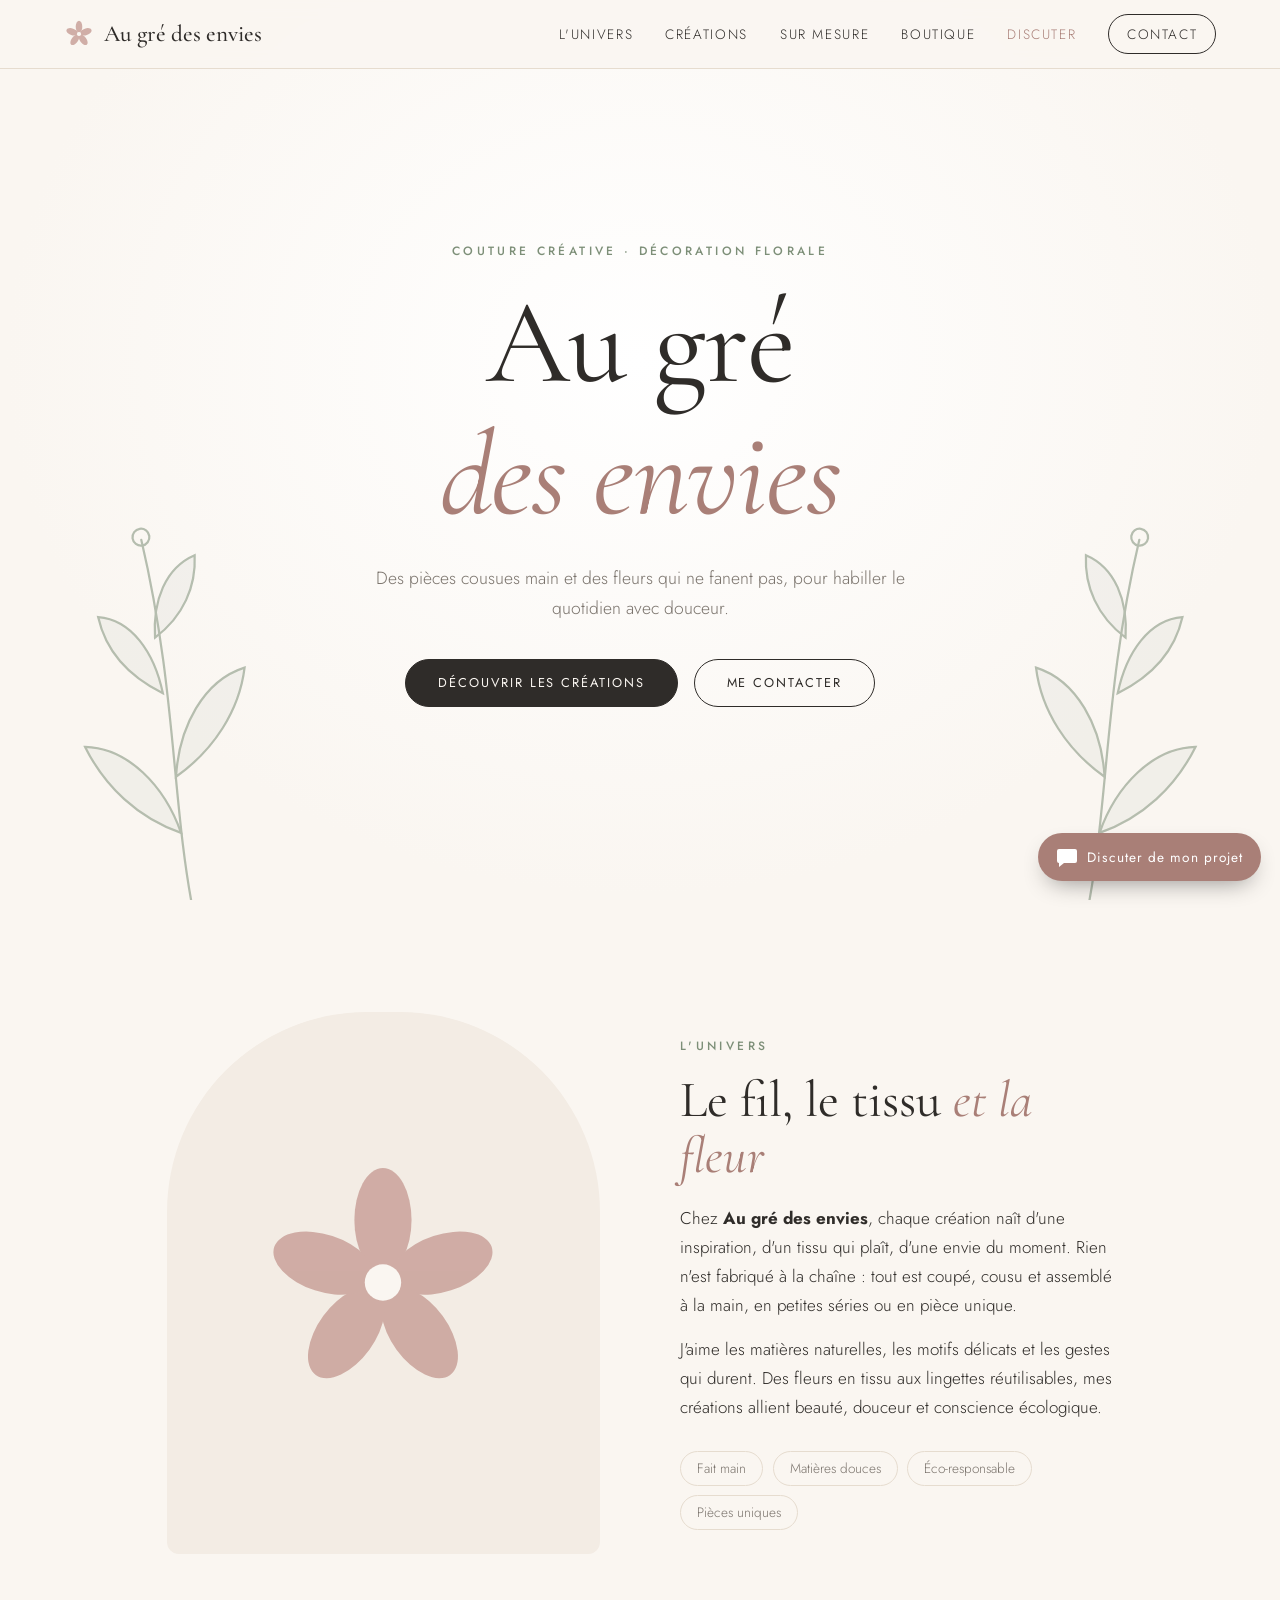
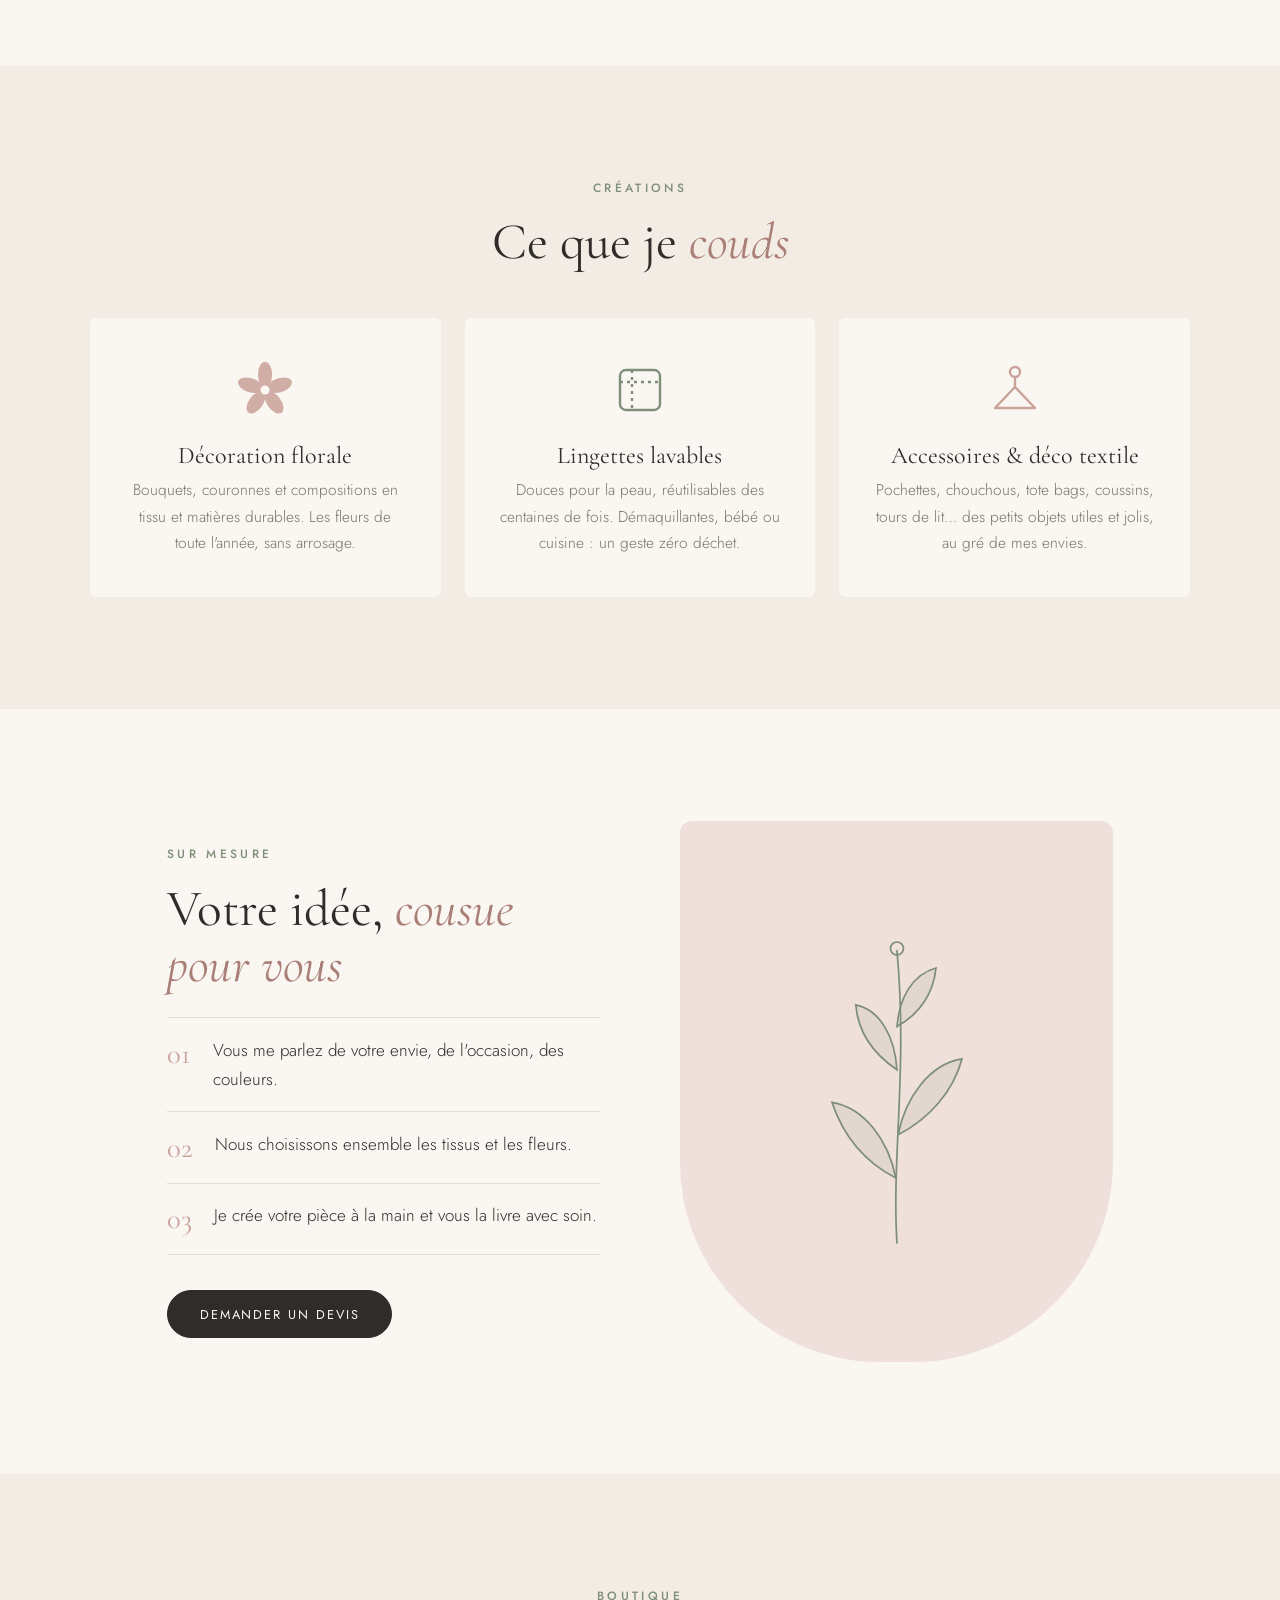
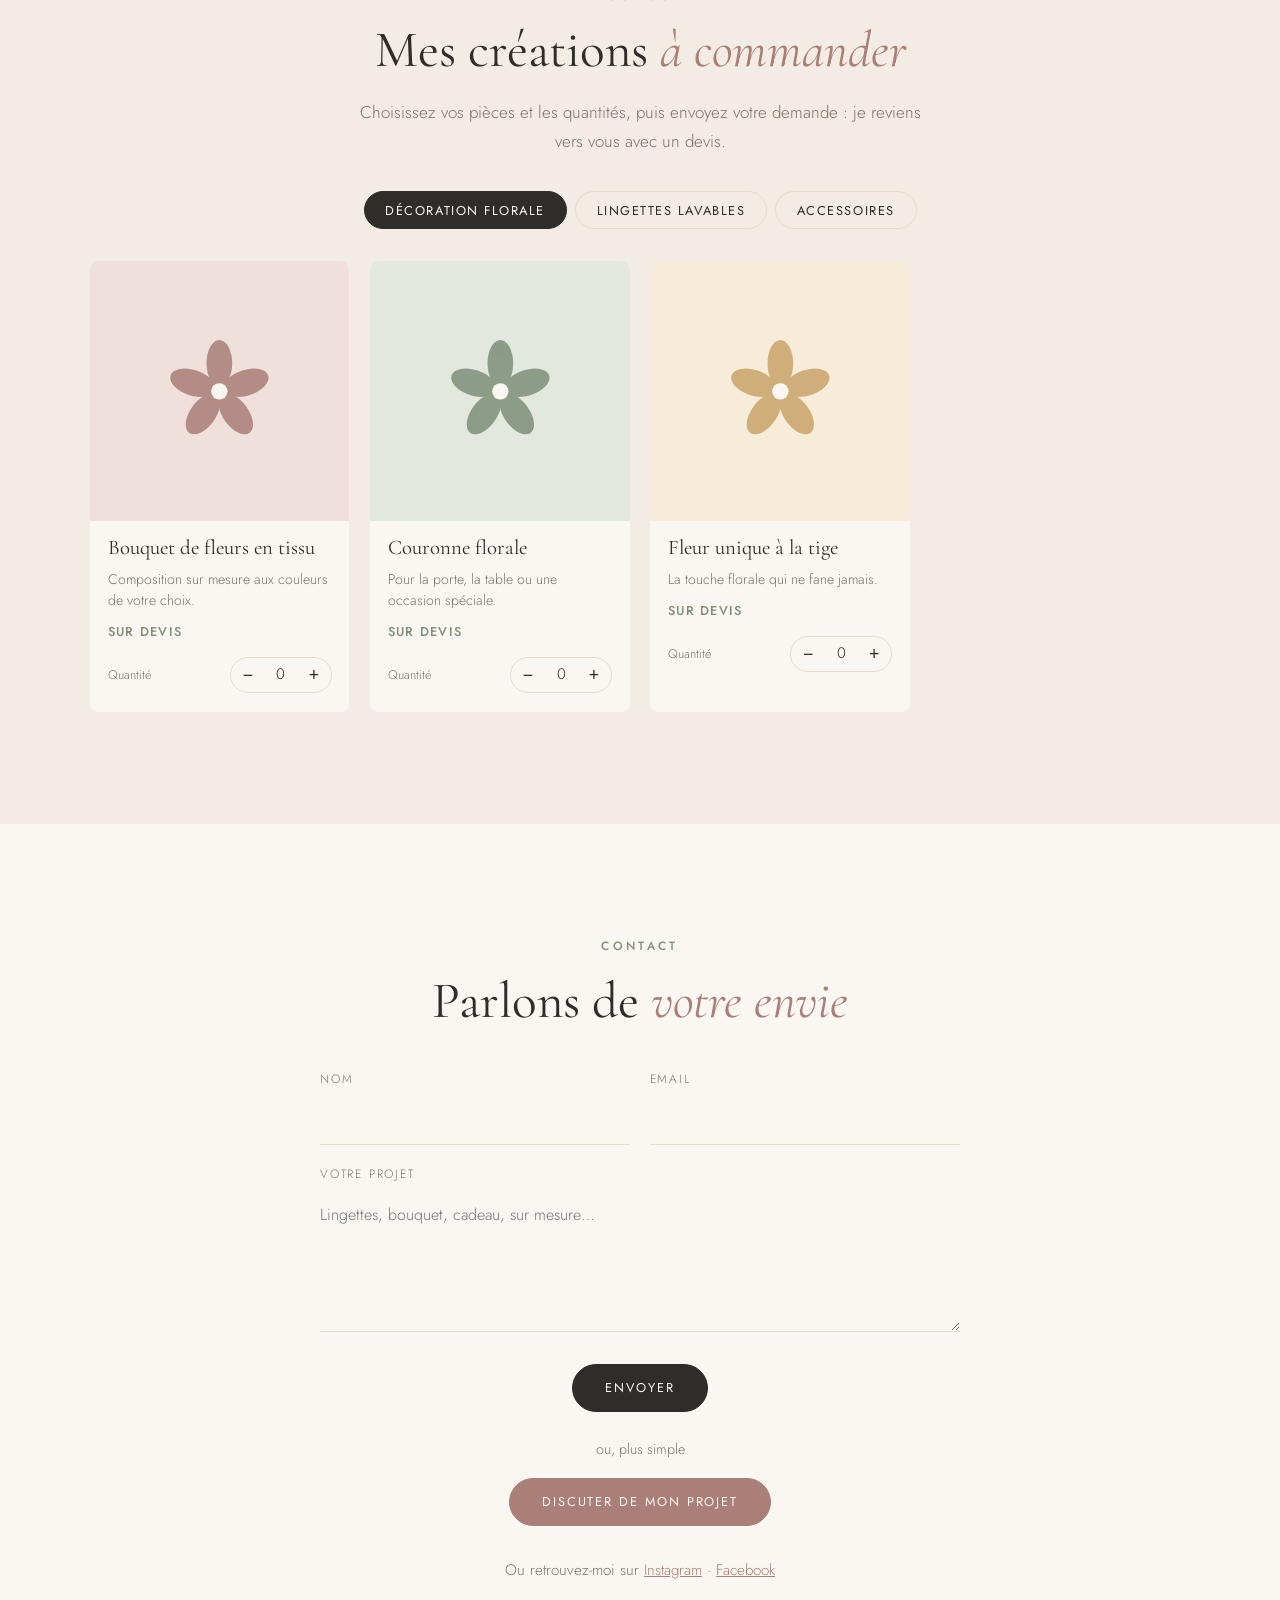
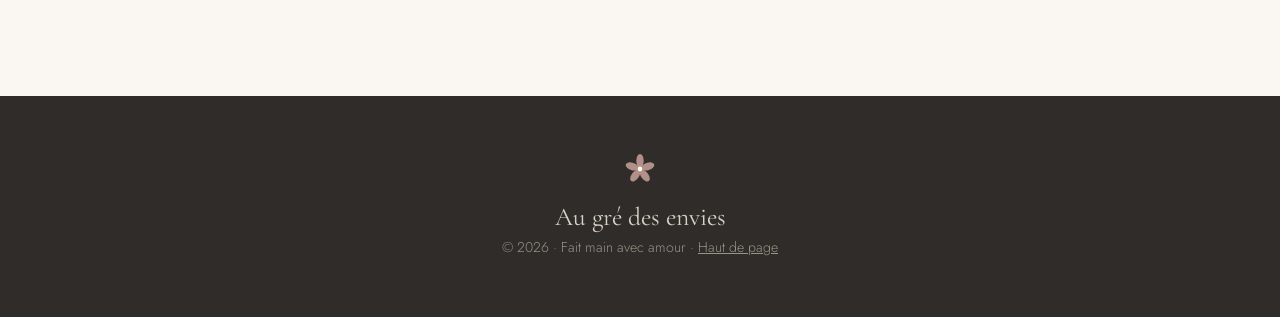
==== public_html/index.html @ dcd6764d "Boutique avec onglets par catégorie, quantités et demande de devis Co-Authored-By: Claude Sonnet 5.5" ====
<!doctype html>
<html lang="fr">
<head>
<meta charset="utf-8">
<meta name="viewport" content="width=device-width, initial-scale=1">
<title>Au gré des envies – Couture créative & décoration florale</title>
<meta name="description" content="Au gré des envies : créations textiles faites main, lingettes lavables, accessoires de couture et compositions florales durables. Pièces uniques et sur mesure.">
<meta property="og:title" content="Au gré des envies – Couture créative & fleurs">
<meta property="og:description" content="Couture créative, lingettes lavables et décoration florale, faits main avec amour.">
<meta property="og:type" content="website">
<link rel="icon" href="favicon.svg" type="image/svg+xml">
<link rel="preconnect" href="https://fonts.googleapis.com">
<link rel="preconnect" href="https://fonts.gstatic.com" crossorigin>
<link href="https://fonts.googleapis.com/css2?family=Cormorant+Garamond:ital,wght@0,400;0,500;1,400&family=Jost:wght@300;400;500&display=swap" rel="stylesheet">
<link rel="stylesheet" href="style.css">
</head>
<body>

<svg width="0" height="0" style="position:absolute" aria-hidden="true">
  <defs>
    <symbol id="flower" viewBox="0 0 100 100">
      <g fill="currentColor" opacity=".85">
        <ellipse cx="50" cy="26" rx="11" ry="20"/>
        <ellipse cx="50" cy="26" rx="11" ry="20" transform="rotate(72 50 50)"/>
        <ellipse cx="50" cy="26" rx="11" ry="20" transform="rotate(144 50 50)"/>
        <ellipse cx="50" cy="26" rx="11" ry="20" transform="rotate(216 50 50)"/>
        <ellipse cx="50" cy="26" rx="11" ry="20" transform="rotate(288 50 50)"/>
      </g>
      <circle cx="50" cy="50" r="7" fill="#faf6f1"/>
    </symbol>
    <symbol id="branch" viewBox="0 0 200 300">
      <g fill="none" stroke="currentColor" stroke-width="1.6" stroke-linecap="round">
        <path d="M100 290 C 95 210, 110 130, 100 20"/>
        <path d="M99 230 C 70 215, 50 190, 40 160 C 70 165, 92 195, 99 230Z" fill="currentColor" fill-opacity=".12"/>
        <path d="M101 190 C 130 175, 152 150, 160 120 C 130 125, 108 155, 101 190Z" fill="currentColor" fill-opacity=".12"/>
        <path d="M100 130 C 78 115, 64 95, 62 70 C 85 75, 98 100, 100 130Z" fill="currentColor" fill-opacity=".12"/>
        <path d="M100 90 C 122 78, 134 58, 136 36 C 114 42, 102 64, 100 90Z" fill="currentColor" fill-opacity=".12"/>
        <circle cx="100" cy="18" r="6"/>
      </g>
    </symbol>
  </defs>
</svg>

<header class="nav" id="top">
  <a class="brand" href="#top" aria-label="Au gré des envies – accueil">
    <svg class="brand-mark"><use href="#flower"/></svg>
    <span>Au gré des envies</span>
  </a>
  <button class="burger" aria-label="Menu" aria-expanded="false" aria-controls="menu"><span></span><span></span></button>
  <nav id="menu">
    <a href="#univers">L'univers</a>
    <a href="#creations">Créations</a>
    <a href="#surmesure">Sur mesure</a>
    <a href="#boutique">Boutique</a>
    <a href="#" data-chat class="nav-wa">Discuter</a>
    <a href="#contact" class="btn-sm">Contact</a>
  </nav>
</header>

<main>
<section class="hero">
  <svg class="deco deco-l"><use href="#branch"/></svg>
  <svg class="deco deco-r"><use href="#branch"/></svg>
  <div class="hero-inner">
    <p class="eyebrow">Couture créative · Décoration florale</p>
    <h1>Au gré<br><em>des envies</em></h1>
    <p class="lead">Des pièces cousues main et des fleurs qui ne fanent pas, pour habiller le quotidien avec douceur.</p>
    <div class="cta">
      <a class="btn" href="#creations">Découvrir les créations</a>
      <a class="btn ghost" href="#contact">Me contacter</a>
    </div>
  </div>
</section>

<section id="univers" class="section split reveal">
  <div class="visual" role="img" aria-label="Illustration florale">
    <svg><use href="#flower"/></svg>
  </div>
  <div>
    <p class="eyebrow">L'univers</p>
    <h2>Le fil, le tissu <em>et la fleur</em></h2>
    <p>Chez <strong>Au gré des envies</strong>, chaque création naît d'une inspiration, d'un tissu qui plaît, d'une envie du moment. Rien n'est fabriqué à la chaîne&nbsp;: tout est coupé, cousu et assemblé à la main, en petites séries ou en pièce unique.</p>
    <p>J'aime les matières naturelles, les motifs délicats et les gestes qui durent. Des fleurs en tissu aux lingettes réutilisables, mes créations allient beauté, douceur et conscience écologique.</p>
    <ul class="values">
      <li>Fait main</li><li>Matières douces</li><li>Éco-responsable</li><li>Pièces uniques</li>
    </ul>
  </div>
</section>

<section id="creations" class="section tinted">
  <div class="wrap reveal">
    <p class="eyebrow center">Créations</p>
    <h2 class="center">Ce que je <em>couds</em></h2>
    <div class="cards">
      <article class="card">
        <div class="ico"><svg><use href="#flower"/></svg></div>
        <h3>Décoration florale</h3>
        <p>Bouquets, couronnes et compositions en tissu et matières durables. Les fleurs de toute l'année, sans arrosage.</p>
      </article>
      <article class="card">
        <div class="ico sage"><svg viewBox="0 0 64 64"><g fill="none" stroke="currentColor" stroke-width="2.4" stroke-linejoin="round"><rect x="12" y="12" width="40" height="40" rx="6"/><path d="M12 24h40M24 12v40" stroke-dasharray="3 4"/></g></svg></div>
        <h3>Lingettes lavables</h3>
        <p>Douces pour la peau, réutilisables des centaines de fois. Démaquillantes, bébé ou cuisine&nbsp;: un geste zéro déchet.</p>
      </article>
      <article class="card">
        <div class="ico"><svg viewBox="0 0 64 64"><g fill="none" stroke="currentColor" stroke-width="2.4" stroke-linecap="round"><circle cx="32" cy="14" r="5"/><path d="M32 19v10M12 50l20-21 20 21z" stroke-linejoin="round"/></g></svg></div>
        <h3>Accessoires & déco textile</h3>
        <p>Pochettes, chouchous, tote bags, coussins, tours de lit… des petits objets utiles et jolis, au gré de mes envies.</p>
      </article>
    </div>
  </div>
</section>

<section id="surmesure" class="section split reverse reveal">
  <div>
    <p class="eyebrow">Sur mesure</p>
    <h2>Votre idée, <em>cousue pour vous</em></h2>
    <ol class="steps">
      <li><b>01</b><span>Vous me parlez de votre envie, de l'occasion, des couleurs.</span></li>
      <li><b>02</b><span>Nous choisissons ensemble les tissus et les fleurs.</span></li>
      <li><b>03</b><span>Je crée votre pièce à la main et vous la livre avec soin.</span></li>
    </ol>
    <a class="btn" href="#contact">Demander un devis</a>
  </div>
  <div class="visual rose" role="img" aria-label="Illustration de rameau">
    <svg><use href="#branch"/></svg>
  </div>
</section>

<section id="boutique" class="section tinted">
  <div class="wrap reveal">
    <p class="eyebrow center">Boutique</p>
    <h2 class="center">Mes créations <em>à commander</em></h2>
    <p class="center sub">Choisissez vos pièces et les quantités, puis envoyez votre demande : je reviens vers vous avec un devis.</p>
    <div class="tabs" role="tablist" id="tabs"></div>
    <div class="shop" id="shop"></div>
    <div class="cart" id="cart" hidden>
      <div class="cart-info"><b id="cart-count"></b><span id="cart-list"></span></div>
      <div class="cart-actions">
        <button class="btn" type="button" id="cart-quote">Demander un devis</button>
        <a class="btn ghost" id="cart-wa" href="#" target="_blank" rel="noopener">Par WhatsApp</a>
      </div>
    </div>
  </div>
</section>

<section id="contact" class="section reveal">
  <div class="wrap narrow">
    <p class="eyebrow center">Contact</p>
    <h2 class="center">Parlons de <em>votre envie</em></h2>
    <form id="form" action="mailto:contact@exemple.fr" method="post" enctype="text/plain">
      <div class="row">
        <label>Nom<input name="nom" required autocomplete="name"></label>
        <label>Email<input type="email" name="email" required autocomplete="email"></label>
      </div>
      <label>Votre projet<textarea name="message" rows="5" required placeholder="Lingettes, bouquet, cadeau, sur mesure…"></textarea></label>
      <button class="btn" type="submit">Envoyer</button>
    </form>
    <p class="center or">ou, plus simple</p>
    <p class="center"><a class="btn wa" href="#" data-chat>Discuter de mon projet</a></p>
    <p class="muted center">Ou retrouvez-moi sur <a href="#" rel="noopener">Instagram</a> · <a href="#" rel="noopener">Facebook</a></p>
  </div>
</section>
</main>

<footer>
  <svg class="brand-mark"><use href="#flower"/></svg>
  <p>Au gré des envies</p>
  <small>© <span id="y"></span> · Fait main avec amour · <a href="#top">Haut de page</a></small>
</footer>

<button class="wa-float" type="button" data-chat aria-label="Discuter de votre projet">
  <svg viewBox="0 0 24 24" aria-hidden="true"><path fill="currentColor" d="M4 4h16a2 2 0 0 1 2 2v10a2 2 0 0 1-2 2H9l-5 4v-4H4a2 2 0 0 1-2-2V6a2 2 0 0 1 2-2z"/></svg>
  <span>Discuter de mon projet</span>
</button>

<script src="script.js"></script>
</body>
</html>
---- public_html/style.css ----
:root{--bg:#faf6f1;--tint:#f3ece4;--ink:#2f2c29;--muted:#7a736c;--rose:#c9a29a;--rose-d:#a97f77;--sage:#7d8f78;--line:#e6dccf;
--serif:'Cormorant Garamond',Georgia,serif;--sans:'Jost',system-ui,sans-serif}
*{box-sizing:border-box;margin:0}
html{scroll-behavior:smooth;scroll-padding-top:70px}
body{background:var(--bg);color:var(--ink);font:300 17px/1.7 var(--sans);-webkit-font-smoothing:antialiased}
a{color:inherit}
em{font-style:italic;color:var(--rose-d)}
h1,h2,h3{font-family:var(--serif);font-weight:400;line-height:1.1}
h2{font-size:clamp(2rem,4.5vw,3.2rem);margin-bottom:1.2rem}
h3{font-size:1.5rem;margin-bottom:.5rem}
p+p{margin-top:1rem}
.eyebrow{font-size:.75rem;letter-spacing:.28em;text-transform:uppercase;color:var(--sage);font-weight:500;margin-bottom:1rem}
.center{text-align:center}.muted{color:var(--muted);margin-top:2rem;font-size:.95rem}
.muted a{color:var(--rose-d)}

.nav{position:fixed;inset:0 0 auto 0;z-index:10;display:flex;justify-content:space-between;align-items:center;padding:.9rem 5vw;background:rgba(250,246,241,.92);backdrop-filter:blur(8px);border-bottom:1px solid var(--line)}
.brand{display:flex;align-items:center;gap:.6rem;text-decoration:none;font:500 1.45rem var(--serif)}
.brand-mark{width:30px;height:30px;color:var(--rose)}
nav{display:flex;gap:2rem;align-items:center}
nav a{text-decoration:none;font-size:.85rem;letter-spacing:.12em;text-transform:uppercase;transition:color .2s}
nav a:hover{color:var(--rose-d)}
.btn-sm{border:1px solid var(--ink);padding:.45rem 1.1rem;border-radius:99px}
.btn-sm:hover{background:var(--ink);color:var(--bg)!important}
.burger{display:none;background:none;border:0;width:36px;height:36px;cursor:pointer;position:relative}
.burger span{position:absolute;left:7px;right:7px;height:1.5px;background:var(--ink);transition:.25s}
.burger span:first-child{top:13px}.burger span:last-child{top:21px}
.burger[aria-expanded=true] span:first-child{top:17px;transform:rotate(45deg)}
.burger[aria-expanded=true] span:last-child{top:17px;transform:rotate(-45deg)}

.hero{min-height:100svh;display:grid;place-items:center;text-align:center;position:relative;overflow:hidden;padding:7rem 6vw 4rem;background:radial-gradient(ellipse at 50% 40%,#fff 0,var(--bg) 70%)}
.hero h1{font-size:clamp(3.4rem,10vw,7.5rem);margin:.4rem 0 1.4rem;letter-spacing:-.01em}
.lead{max-width:34rem;margin:0 auto 2.2rem;color:var(--muted);font-size:1.1rem}
.hero-inner{position:relative;z-index:1}
.deco{position:absolute;bottom:-2rem;width:clamp(140px,22vw,300px);height:auto;aspect-ratio:2/3;color:var(--sage);opacity:.55}
.deco-l{left:2vw;transform:rotate(-8deg)}.deco-r{right:2vw;transform:scaleX(-1) rotate(-8deg)}
.cta{display:flex;gap:1rem;justify-content:center;flex-wrap:wrap}
.btn{display:inline-block;background:var(--ink);color:var(--bg);border:1px solid var(--ink);padding:.85rem 2rem;border-radius:99px;font:400 .8rem var(--sans);letter-spacing:.15em;text-transform:uppercase;text-decoration:none;cursor:pointer;transition:.25s}
.btn:hover{background:var(--rose-d);border-color:var(--rose-d)}
.btn.wa{background:var(--rose-d);border-color:var(--rose-d)}
.btn.wa:hover{background:var(--ink);border-color:var(--ink)}
.or{color:var(--muted);margin:1.6rem 0 .8rem;font-size:.9rem}
.nav-wa{color:var(--rose-d)}
.wa-float{border:0;cursor:pointer;font-family:var(--sans);position:fixed;right:1.2rem;bottom:1.2rem;z-index:20;display:flex;align-items:center;gap:.5rem;background:var(--rose-d);color:#fff;text-decoration:none;padding:.75rem 1.1rem;border-radius:99px;font-size:.85rem;letter-spacing:.08em;box-shadow:0 10px 24px -10px rgba(0,0,0,.45);transition:transform .2s,background .2s}
.wa-float:hover{background:var(--ink);transform:translateY(-2px)}
.wa-float svg{width:24px;height:24px}
.btn.ghost{background:transparent;color:var(--ink)}
.btn.ghost:hover{background:var(--ink);color:var(--bg);border-color:var(--ink)}

.section{padding:7rem 6vw}
.tinted{background:var(--tint)}
.wrap{max-width:1100px;margin:0 auto}.narrow{max-width:640px}
.split{display:grid;grid-template-columns:1fr 1fr;gap:5rem;align-items:center;max-width:1100px;margin:0 auto}
.reverse .visual{order:2}
.visual{aspect-ratio:4/5;background:var(--tint);border-radius:200px 200px 12px 12px;display:grid;place-items:center;color:var(--rose);overflow:hidden}
.visual svg{width:60%;height:60%}
.visual.rose{background:#efe0dc;color:var(--sage);border-radius:12px 12px 200px 200px}
.values{list-style:none;padding:0;display:flex;flex-wrap:wrap;gap:.6rem;margin-top:1.8rem}
.values li{border:1px solid var(--line);border-radius:99px;padding:.3rem 1rem;font-size:.85rem;color:var(--muted)}

.cards{display:grid;grid-template-columns:repeat(auto-fit,minmax(250px,1fr));gap:1.5rem;margin-top:3rem}
.card{background:var(--bg);padding:2.5rem 2rem;border-radius:6px;text-align:center;transition:transform .3s,box-shadow .3s}
.card:hover{transform:translateY(-6px);box-shadow:0 18px 40px -22px rgba(60,40,30,.35)}
.card p{color:var(--muted);font-size:.97rem}
.ico{width:64px;height:64px;margin:0 auto 1.3rem;color:var(--rose)}.ico.sage{color:var(--sage)}
.ico svg{width:100%;height:100%}

.steps{list-style:none;padding:0;margin:1.5rem 0 2.2rem}
.steps li{display:flex;gap:1.4rem;padding:1.1rem 0;border-top:1px solid var(--line)}
.steps li:last-child{border-bottom:1px solid var(--line)}
.steps b{font:400 1.8rem var(--serif);color:var(--rose)}

.gallery{display:grid;grid-template-columns:repeat(3,1fr);gap:1rem;margin-top:3rem}
.ph{aspect-ratio:1;display:grid;place-items:center;border-radius:6px;overflow:hidden;transition:transform .4s}
.ph:hover{transform:scale(1.02)}
.ph img{width:100%;height:100%;object-fit:cover}
.ph svg{width:45%;height:45%}
.t1{background:#efe0dc;color:var(--rose-d)}.t2{background:#e3e8df;color:var(--sage)}.t3{background:#f6ecd9;color:#c9a46a}
.t4{background:#e3e8df;color:var(--sage)}.t5{background:#f6ecd9;color:#c9a46a}.t6{background:#efe0dc;color:var(--rose-d)}

form{margin-top:2.5rem;display:grid;gap:1.2rem}
.row{display:grid;grid-template-columns:1fr 1fr;gap:1.2rem}
label{display:grid;gap:.35rem;font-size:.75rem;letter-spacing:.15em;text-transform:uppercase;color:var(--muted)}
input,textarea{font:300 1rem var(--sans);padding:.8rem 0;border:0;border-bottom:1px solid var(--line);background:transparent;color:var(--ink);border-radius:0;letter-spacing:0;text-transform:none}
input:focus,textarea:focus{outline:0;border-color:var(--rose-d)}
form .btn{justify-self:center;margin-top:.8rem}

footer{text-align:center;padding:3.5rem 5vw;background:var(--ink);color:#d9d0c6}
footer .brand-mark{width:34px;height:34px;margin-bottom:.4rem}
footer p{font:1.6rem var(--serif);margin:0}
footer small{color:#9b9288}footer a{color:inherit}

.reveal{opacity:0;transform:translateY(24px);transition:opacity .9s,transform .9s}
.reveal.in{opacity:1;transform:none}
@media (prefers-reduced-motion:reduce){.reveal{opacity:1;transform:none;transition:none}html{scroll-behavior:auto}}

@media(max-width:820px){
  .burger{display:block}
  nav{position:absolute;top:100%;left:0;right:0;flex-direction:column;gap:1.4rem;padding:2rem;background:var(--bg);border-bottom:1px solid var(--line);display:none}
  nav.open{display:flex}
  .split{grid-template-columns:1fr;gap:2.5rem}
  .reverse .visual{order:0}
  .visual{aspect-ratio:1;max-width:340px;margin:0 auto;width:100%}
  .section{padding:5rem 6vw}
  .gallery{grid-template-columns:repeat(2,1fr)}
  .row{grid-template-columns:1fr}
  .wa-float span{display:none}
  .wa-float{padding:.8rem}
}

.chat{position:fixed;right:1.2rem;bottom:5.2rem;z-index:30;width:min(380px,calc(100vw - 2rem));height:min(560px,calc(100svh - 7rem));display:none;flex-direction:column;background:var(--bg);border:1px solid var(--line);border-radius:14px;box-shadow:0 24px 60px -20px rgba(60,40,30,.45);overflow:hidden}
.chat.open{display:flex}
.chat-head{display:flex;align-items:center;justify-content:space-between;padding:.9rem 1.1rem;background:var(--ink);color:var(--bg)}
.chat-head b{font:500 1.25rem var(--serif)}
.chat-head small{display:block;color:#b9afa4;font-size:.75rem;letter-spacing:.04em}
.chat-x{background:none;border:0;color:var(--bg);font-size:1.5rem;line-height:1;cursor:pointer}
.chat-log{flex:1;overflow:auto;padding:1rem;display:flex;flex-direction:column;gap:.6rem;background:var(--tint)}
.msg{max-width:85%;padding:.6rem .9rem;border-radius:14px;font-size:.95rem;line-height:1.5;white-space:pre-wrap;word-wrap:break-word}
.msg.bot{background:#fff;align-self:flex-start;border-bottom-left-radius:4px}
.msg.me{background:var(--rose-d);color:#fff;align-self:flex-end;border-bottom-right-radius:4px}
.msg.typing{color:var(--muted);font-style:italic}
.chat-form{display:flex;gap:.5rem;padding:.7rem;border-top:1px solid var(--line);background:var(--bg)}
.chat-form input{flex:1;min-width:0;border:1px solid var(--line);border-radius:99px;padding:.6rem 1rem;background:#fff;font-size:.95rem}
.chat-form button{flex:none;border:0;background:var(--ink);color:var(--bg);border-radius:99px;padding:0 1.1rem;cursor:pointer;font:400 .8rem var(--sans);letter-spacing:.1em;text-transform:uppercase}
.chat-form button:disabled{opacity:.5}
.chat-foot{padding:.4rem .8rem .7rem;font-size:.78rem;text-align:center;color:var(--muted);background:var(--bg)}
.chat-foot a{color:#1d8a4a}
@media(max-width:820px){.chat{right:.8rem;left:.8rem;width:auto;bottom:4.8rem}}

.sub{color:var(--muted);max-width:36rem;margin:0 auto}
.tabs{display:flex;justify-content:center;gap:.5rem;flex-wrap:wrap;margin:2.2rem 0 2rem}
.tab{border:1px solid var(--line);background:transparent;color:var(--ink);border-radius:99px;padding:.55rem 1.3rem;font:400 .8rem var(--sans);letter-spacing:.12em;text-transform:uppercase;cursor:pointer;transition:.2s}
.tab:hover{border-color:var(--rose-d)}
.tab[aria-selected=true]{background:var(--ink);color:var(--bg);border-color:var(--ink)}
.shop{display:grid;grid-template-columns:repeat(auto-fill,minmax(220px,1fr));gap:1.3rem}
.prod{background:var(--bg);border-radius:8px;overflow:hidden;display:flex;flex-direction:column;transition:box-shadow .3s}
.prod:hover{box-shadow:0 18px 40px -24px rgba(60,40,30,.4)}
.prod .ph{border-radius:0;aspect-ratio:1}
.prod-body{padding:1rem 1.1rem 1.2rem;display:flex;flex-direction:column;gap:.6rem}
.prod h3{font-size:1.3rem;margin:0}
.prod p{font-size:.88rem;color:var(--muted);line-height:1.5;margin:0}
.price{font-size:.8rem;letter-spacing:.1em;text-transform:uppercase;color:var(--sage);font-weight:500}
.qty{display:flex;align-items:center;justify-content:space-between;gap:.6rem;margin-top:.3rem}
.qty-ctl{display:flex;align-items:center;border:1px solid var(--line);border-radius:99px;overflow:hidden}
.qty-ctl button{width:34px;height:34px;border:0;background:transparent;font-size:1.1rem;cursor:pointer;color:var(--ink)}
.qty-ctl button:hover{background:var(--tint)}
.qty-ctl span{min-width:2rem;text-align:center;font-size:.95rem}
.qty small{color:var(--muted);font-size:.78rem}
.cart{position:sticky;bottom:1rem;margin:2rem auto 0;max-width:760px;background:var(--ink);color:var(--bg);border-radius:14px;padding:.9rem 1.2rem;display:flex;align-items:center;justify-content:space-between;gap:1rem;flex-wrap:wrap;box-shadow:0 18px 40px -18px rgba(0,0,0,.5);z-index:5}
.cart[hidden]{display:none}
.cart-info{display:flex;flex-direction:column;font-size:.88rem;min-width:0;flex:1 1 220px}
.cart-info b{font:500 1.15rem var(--serif)}
.cart-info span{color:#cfc6bb;white-space:nowrap;overflow:hidden;text-overflow:ellipsis}
.cart-actions{display:flex;gap:.6rem;flex-wrap:wrap}
.cart .btn{background:var(--rose);border-color:var(--rose);color:var(--ink);padding:.65rem 1.3rem}
.cart .btn:hover{background:#fff;border-color:#fff}
.cart .btn.ghost{background:transparent;color:var(--bg);border-color:#8a8279}
.cart .btn.ghost:hover{background:var(--bg);color:var(--ink)}
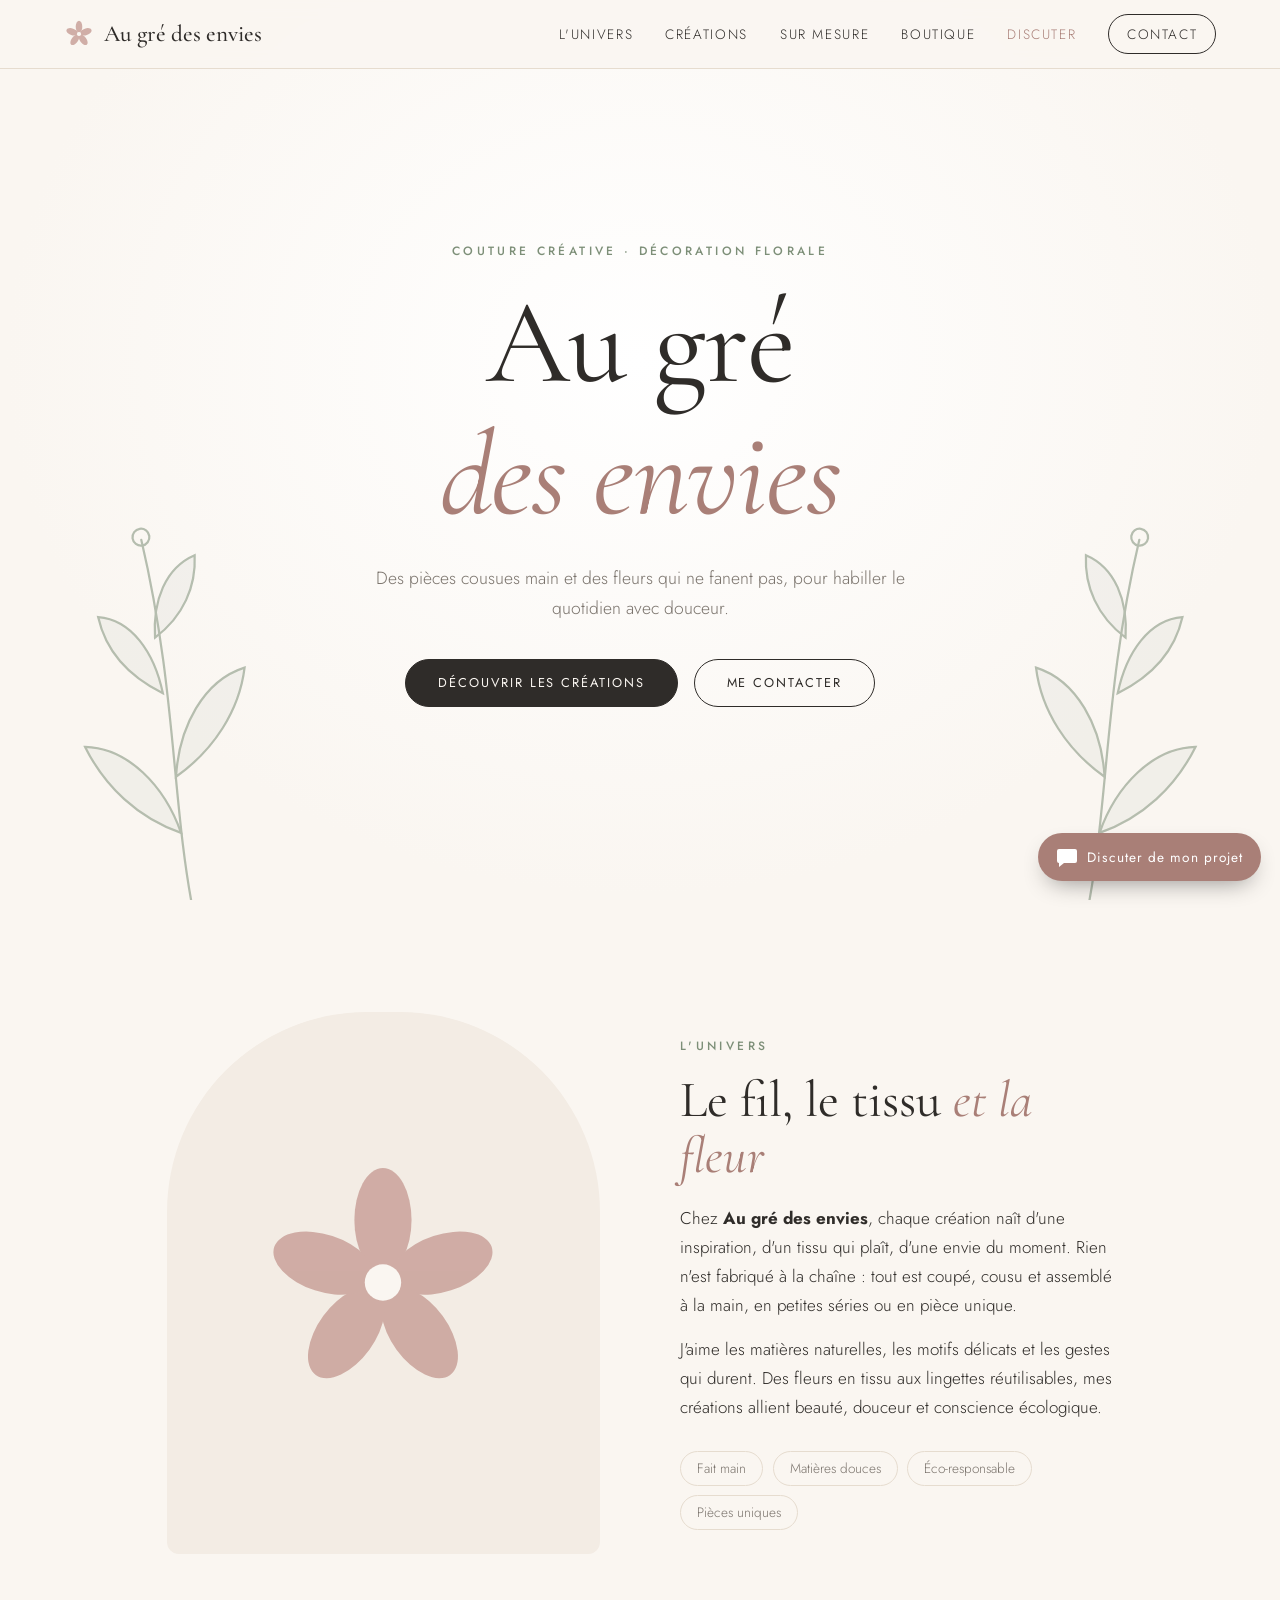
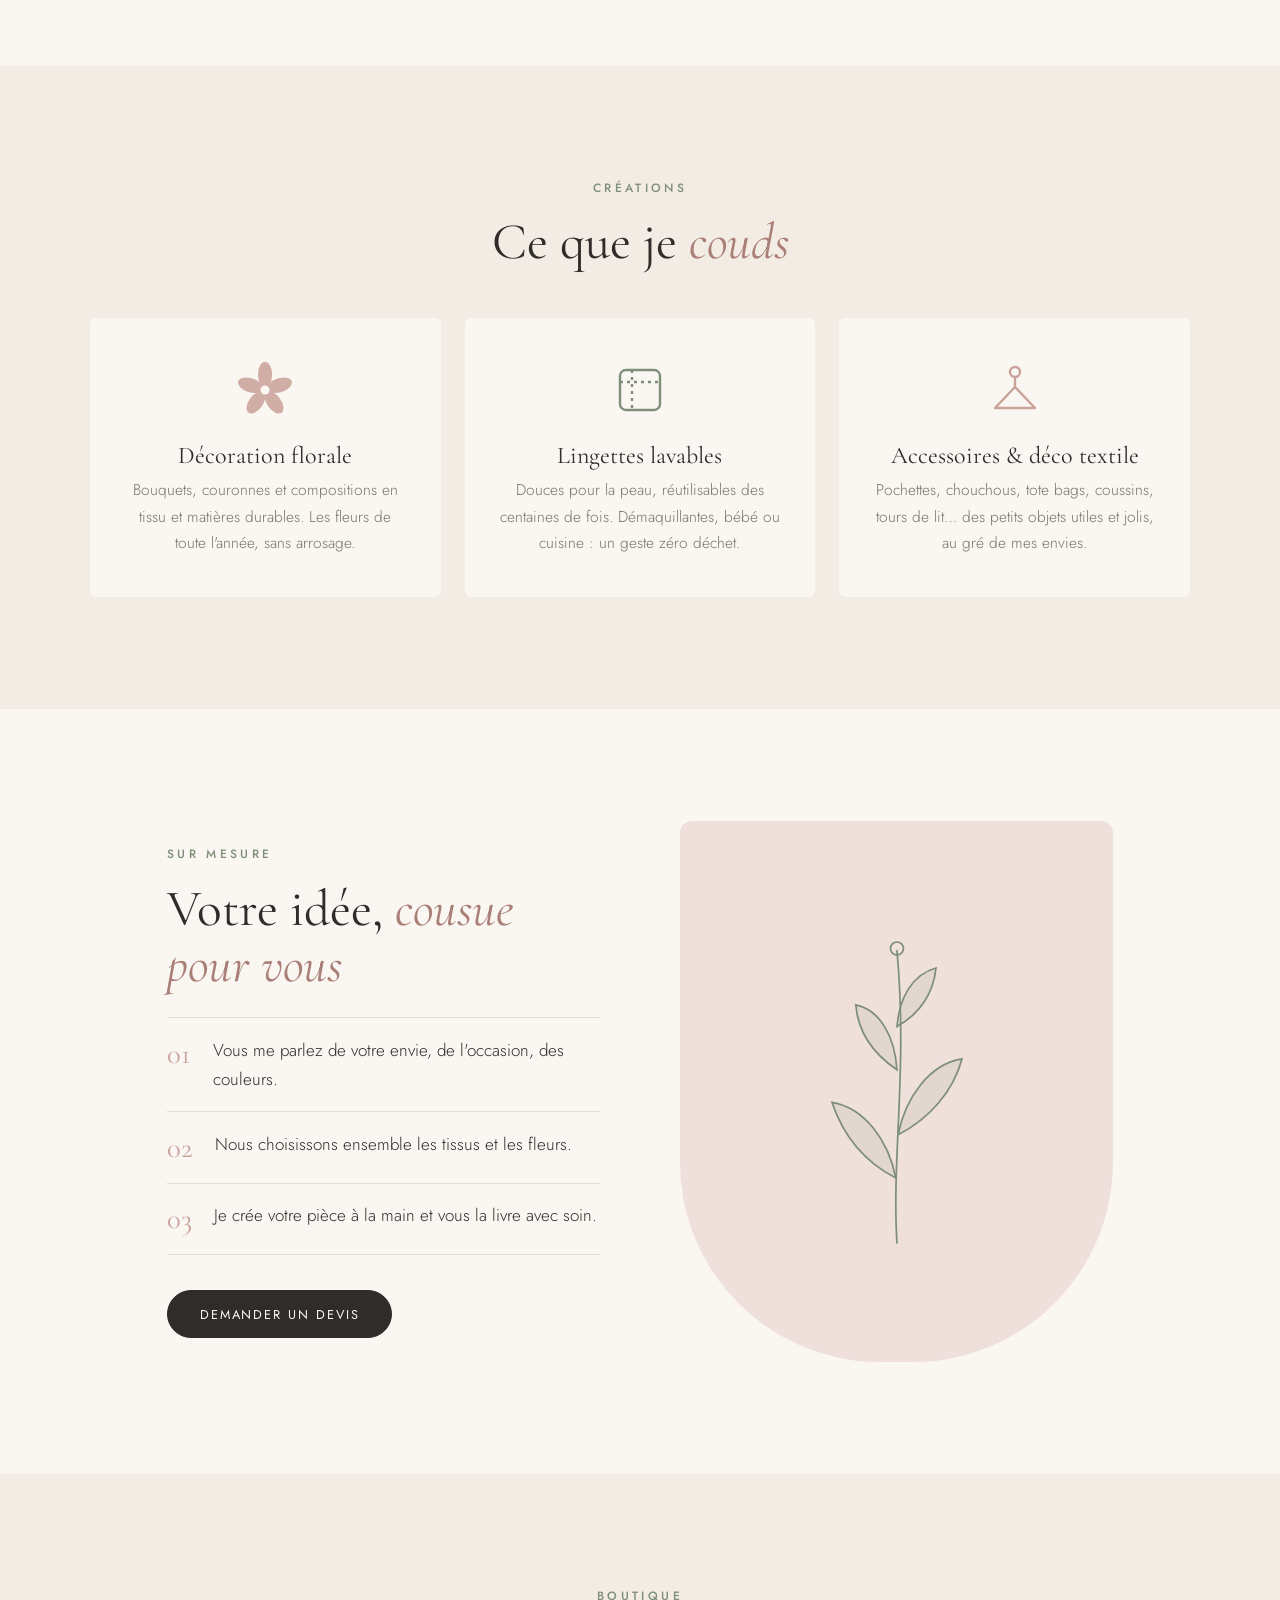
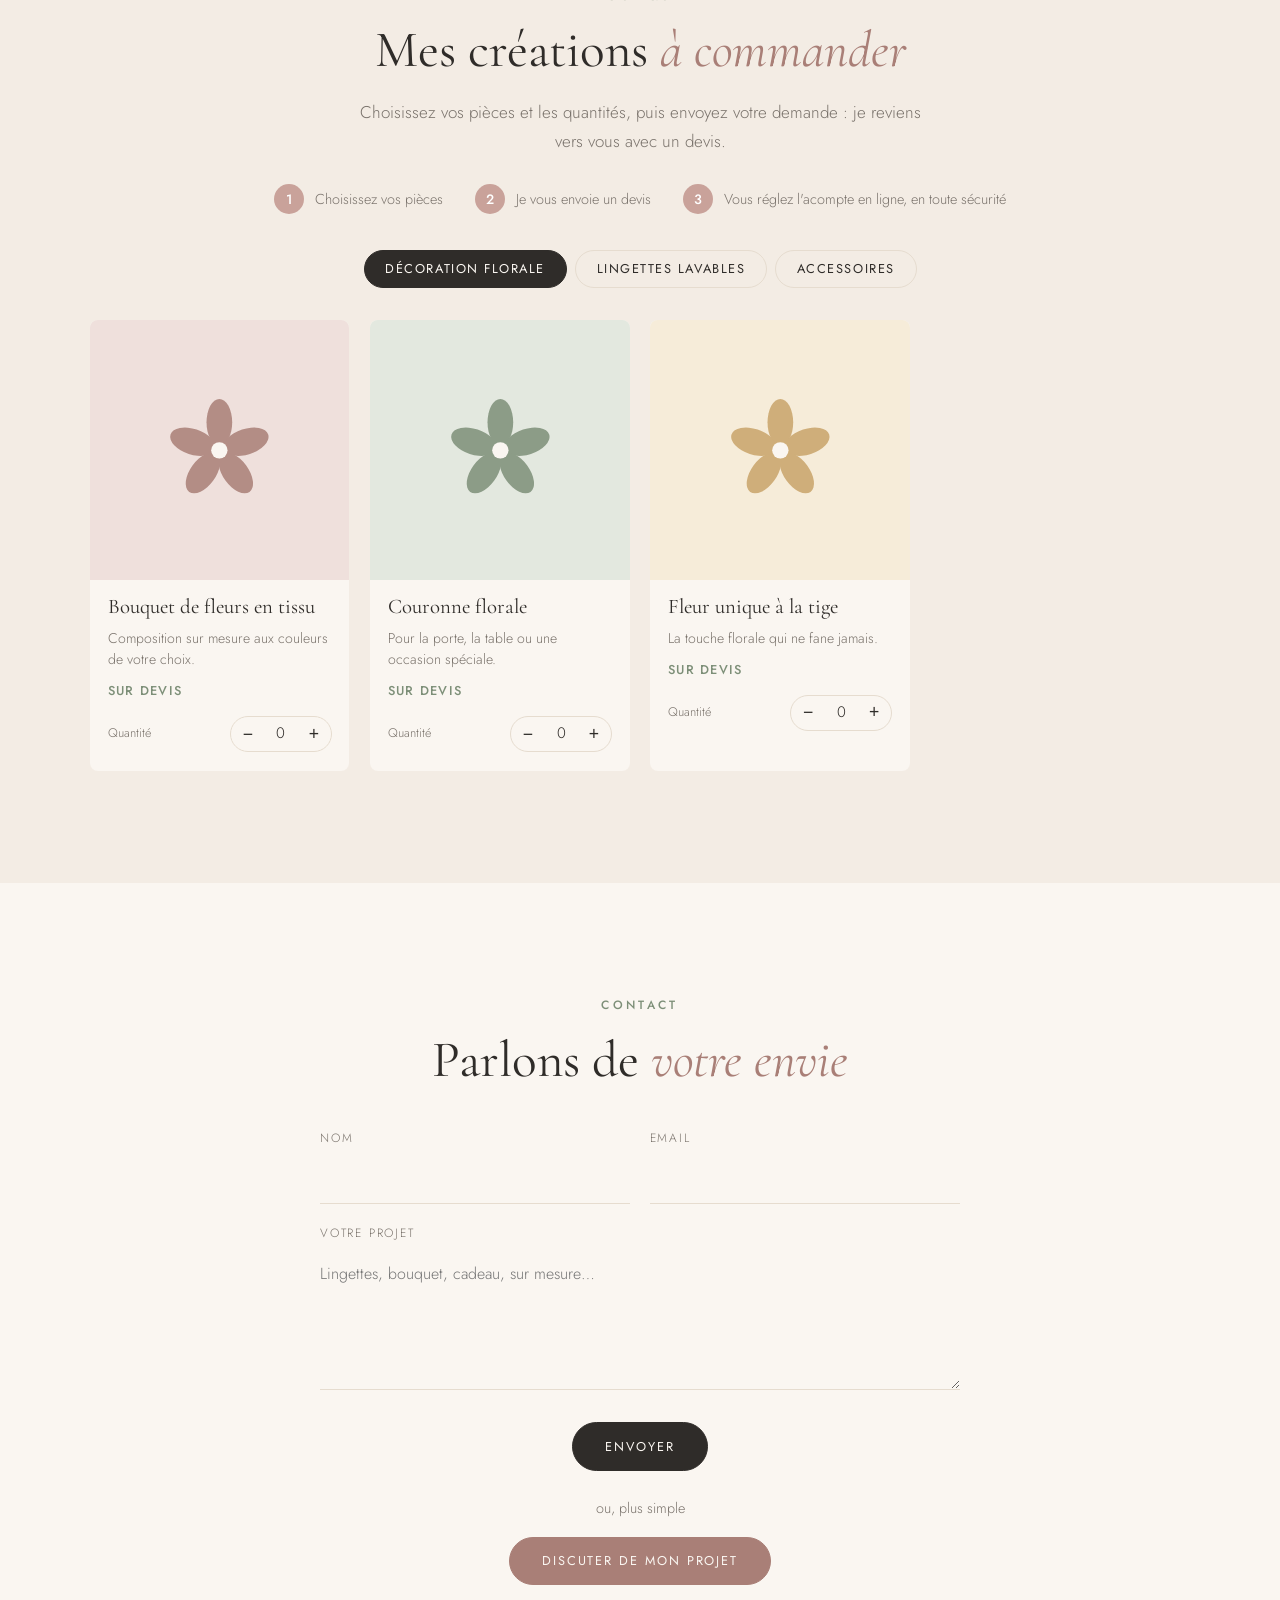
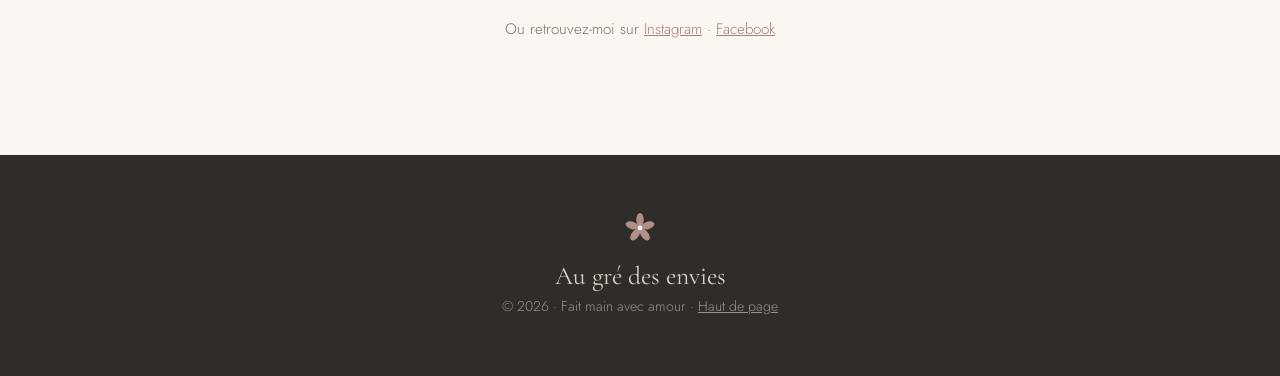
==== commit 4c90d83b: "Parcours de paiement (acompte Stripe) : explications boutique et page de remerciement Co-Authored-By" ====
--- a/public_html/index.html
+++ b/public_html/index.html
@@ -132,6 +132,11 @@
     <p class="eyebrow center">Boutique</p>
     <h2 class="center">Mes créations <em>à commander</em></h2>
     <p class="center sub">Choisissez vos pièces et les quantités, puis envoyez votre demande : je reviens vers vous avec un devis.</p>
+    <ol class="flow">
+      <li><b>1</b><span>Choisissez vos pièces</span></li>
+      <li><b>2</b><span>Je vous envoie un devis</span></li>
+      <li><b>3</b><span>Vous réglez l'acompte en ligne, en toute sécurité</span></li>
+    </ol>
     <div class="tabs" role="tablist" id="tabs"></div>
     <div class="shop" id="shop"></div>
     <div class="cart" id="cart" hidden>
--- a/public_html/style.css
+++ b/public_html/style.css
@@ -155,3 +155,7 @@
 .cart .btn:hover{background:#fff;border-color:#fff}
 .cart .btn.ghost{background:transparent;color:var(--bg);border-color:#8a8279}
 .cart .btn.ghost:hover{background:var(--bg);color:var(--ink)}
+
+.flow{list-style:none;padding:0;margin:1.8rem auto 0;display:flex;justify-content:center;gap:1.2rem 2rem;flex-wrap:wrap;max-width:860px}
+.flow li{display:flex;align-items:center;gap:.7rem;font-size:.9rem;color:var(--muted)}
+.flow b{width:30px;height:30px;border-radius:50%;background:var(--rose);color:#fff;display:grid;place-items:center;font:500 .85rem var(--sans);flex:none}
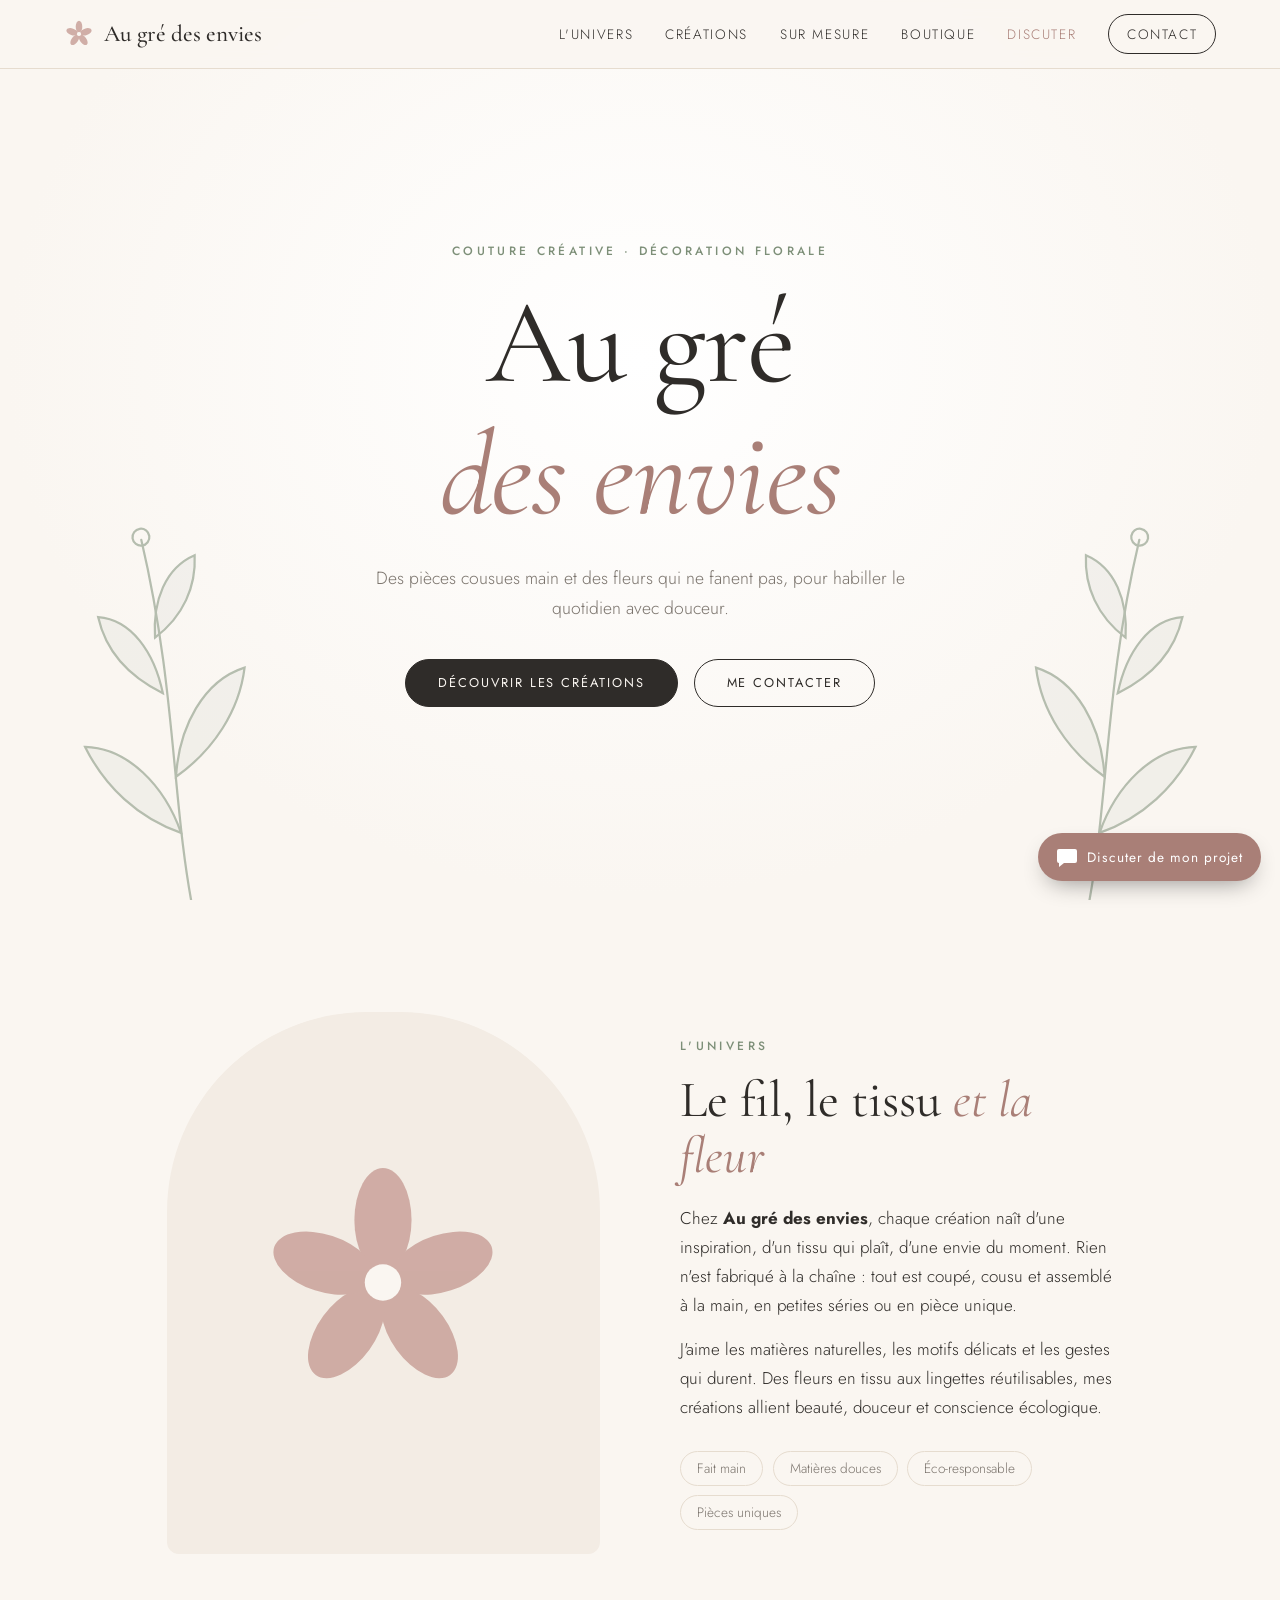
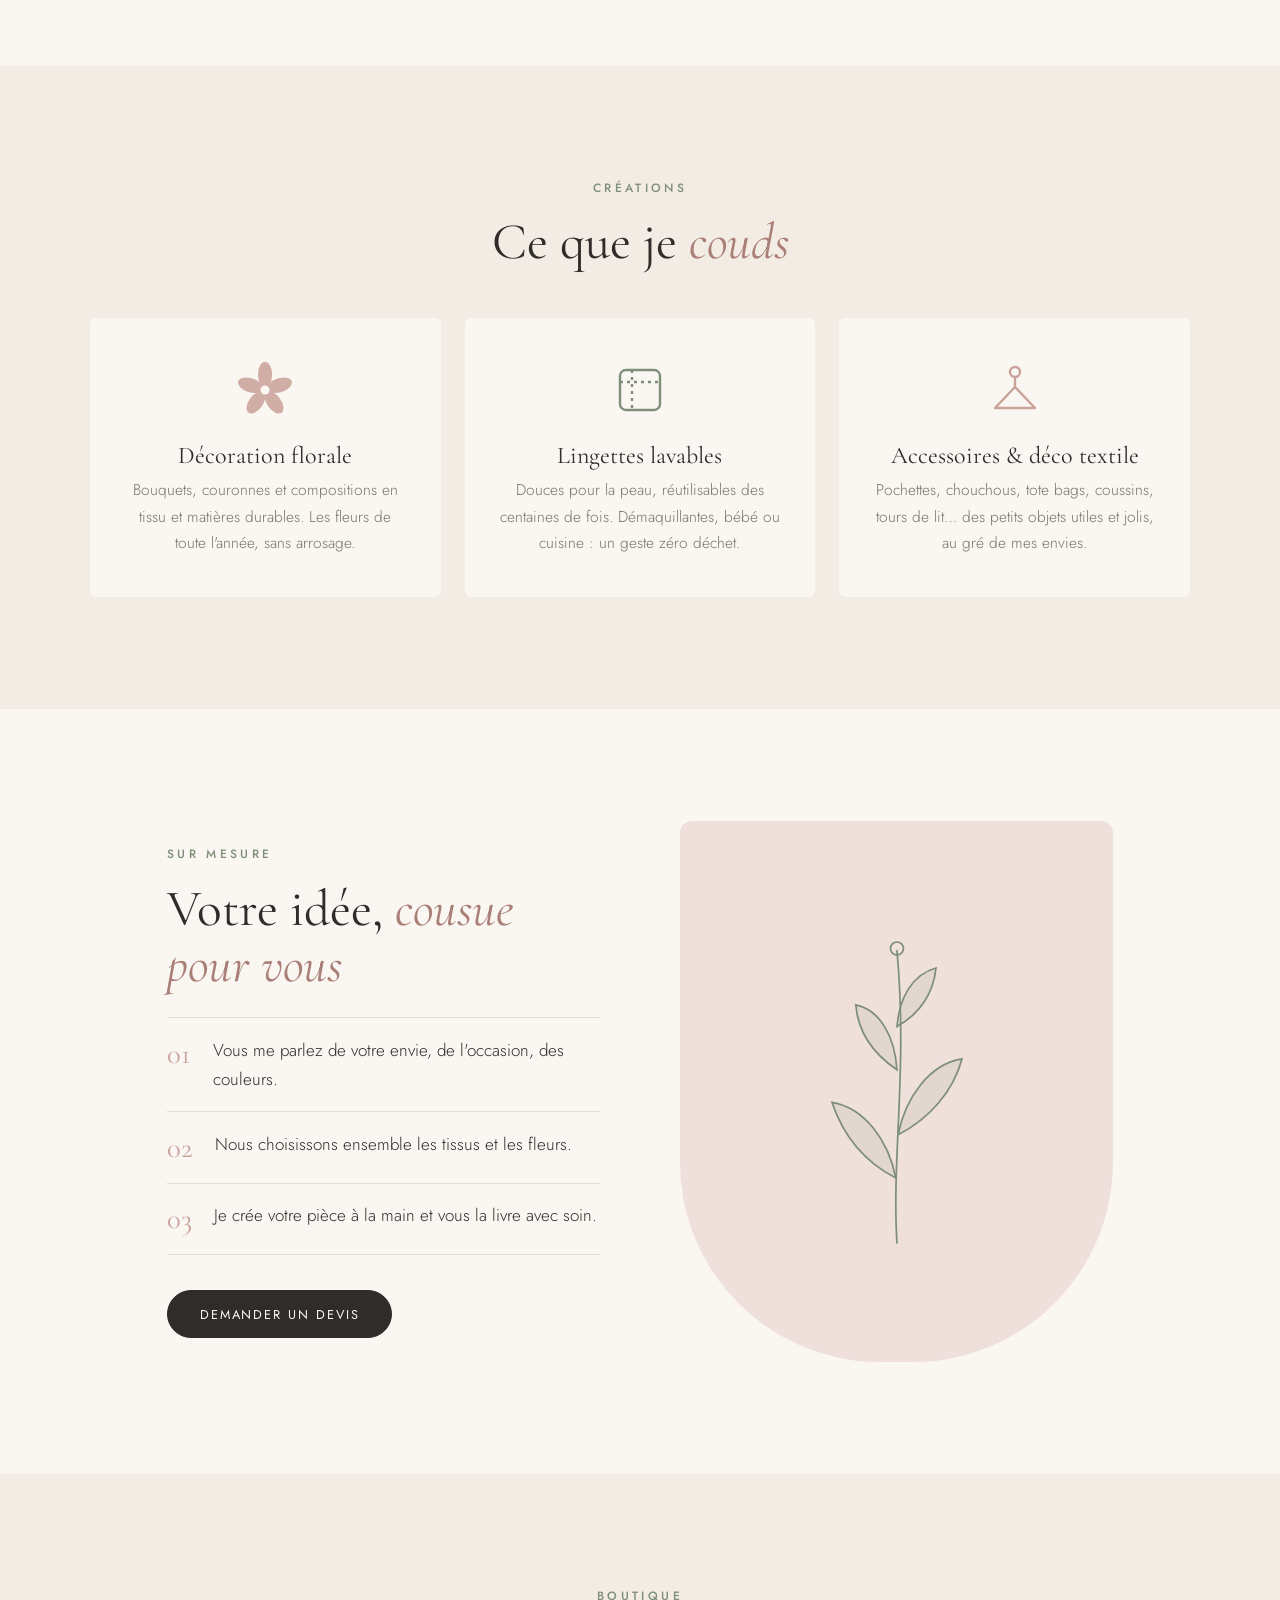
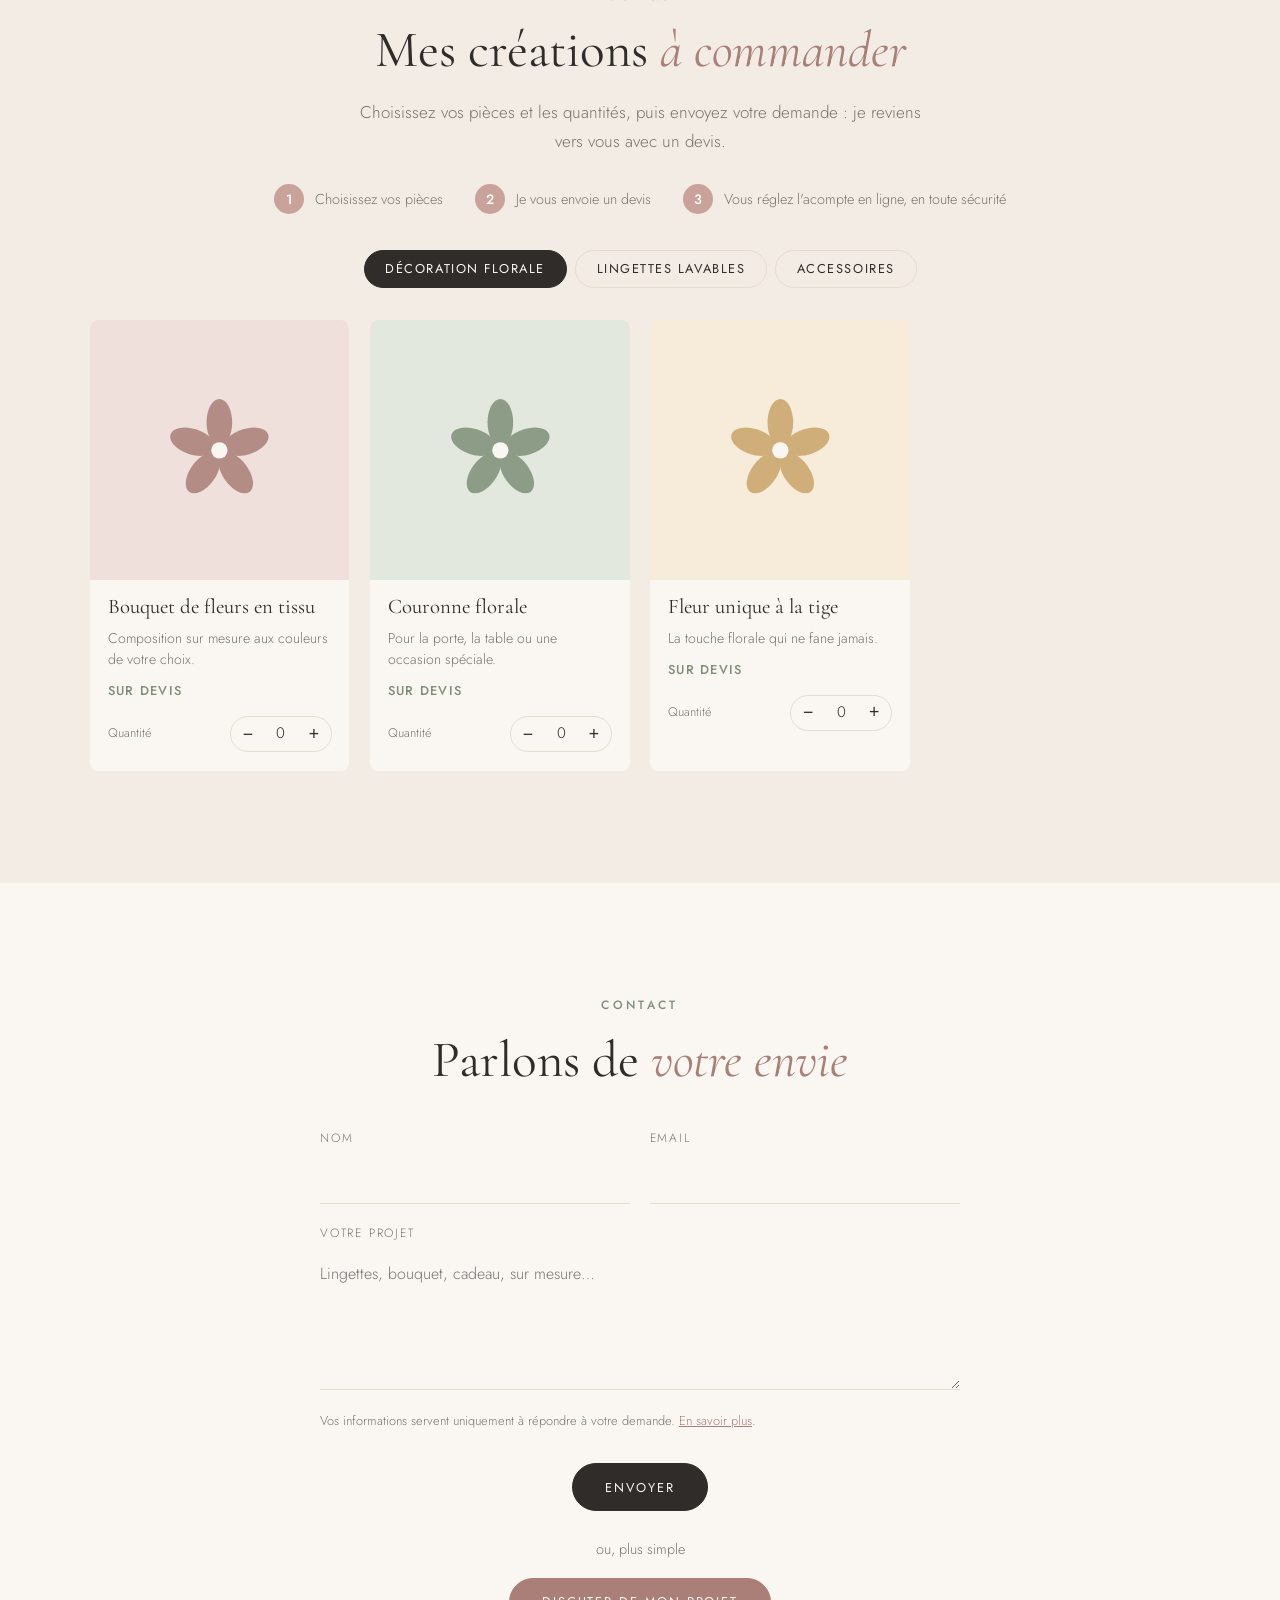
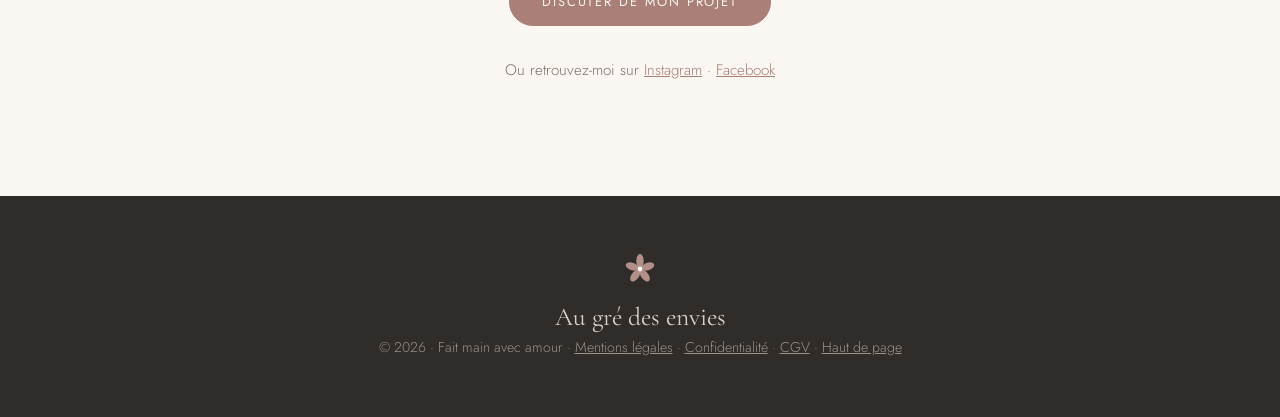
==== commit c92ab695: "Pages légales : mentions légales, confidentialité, CGV + mentions chat/formulaire Co-Authored-By: Cl" ====
--- a/public_html/index.html
+++ b/public_html/index.html
@@ -159,6 +159,7 @@
         <label>Email<input type="email" name="email" required autocomplete="email"></label>
       </div>
       <label>Votre projet<textarea name="message" rows="5" required placeholder="Lingettes, bouquet, cadeau, sur mesure…"></textarea></label>
+      <p class="muted" style="margin:0;font-size:.8rem">Vos informations servent uniquement à répondre à votre demande. <a href="confidentialite.html">En savoir plus</a>.</p>
       <button class="btn" type="submit">Envoyer</button>
     </form>
     <p class="center or">ou, plus simple</p>
@@ -171,7 +172,7 @@
 <footer>
   <svg class="brand-mark"><use href="#flower"/></svg>
   <p>Au gré des envies</p>
-  <small>© <span id="y"></span> · Fait main avec amour · <a href="#top">Haut de page</a></small>
+  <small>© <span id="y"></span> · Fait main avec amour · <a href="mentions-legales.html">Mentions légales</a> · <a href="confidentialite.html">Confidentialité</a> · <a href="cgv.html">CGV</a> · <a href="#top">Haut de page</a></small>
 </footer>
 
 <button class="wa-float" type="button" data-chat aria-label="Discuter de votre projet">
--- a/public_html/style.css
+++ b/public_html/style.css
@@ -159,3 +159,20 @@
 .flow{list-style:none;padding:0;margin:1.8rem auto 0;display:flex;justify-content:center;gap:1.2rem 2rem;flex-wrap:wrap;max-width:860px}
 .flow li{display:flex;align-items:center;gap:.7rem;font-size:.9rem;color:var(--muted)}
 .flow b{width:30px;height:30px;border-radius:50%;background:var(--rose);color:#fff;display:grid;place-items:center;font:500 .85rem var(--sans);flex:none}
+
+.legal{max-width:820px;margin:0 auto;padding:7.5rem 6vw 4rem}
+.legal h1{font-size:clamp(2.2rem,5vw,3.4rem);margin-bottom:.4rem}
+.legal h2{font:500 1.6rem var(--serif);margin:2.2rem 0 .6rem}
+.legal p,.legal li{margin:0 0 .9rem;font-size:.97rem}
+.legal ul{padding-left:1.2rem}
+.legal a{color:var(--rose-d)}
+.legal .maj{color:var(--muted);font-size:.85rem}
+.legal .todo{background:#fff6dc;border-left:3px solid #d9a93b;padding:.8rem 1rem;border-radius:4px;font-size:.9rem}
+.legal mark{background:#fff1b8;padding:0 .2rem;border-radius:3px}
+.legal table{width:100%;border-collapse:collapse;font-size:.85rem;margin:1rem 0}
+.legal th,.legal td{border:1px solid var(--line);padding:.55rem .6rem;text-align:left;vertical-align:top}
+.legal th{background:var(--tint);font-weight:500}
+@media(max-width:700px){.legal table,.legal tbody,.legal tr,.legal td,.legal th{display:block;width:100%}.legal tr:first-child{display:none}.legal tr{margin-bottom:1rem;border:1px solid var(--line);border-radius:6px}.legal td{border:0;border-bottom:1px solid var(--line)}}
+footer a{text-decoration:underline}
+.chat-note{padding:.2rem .8rem .5rem;font-size:.72rem;text-align:center;color:var(--muted);background:var(--bg)}
+.chat-note a{color:var(--muted)}
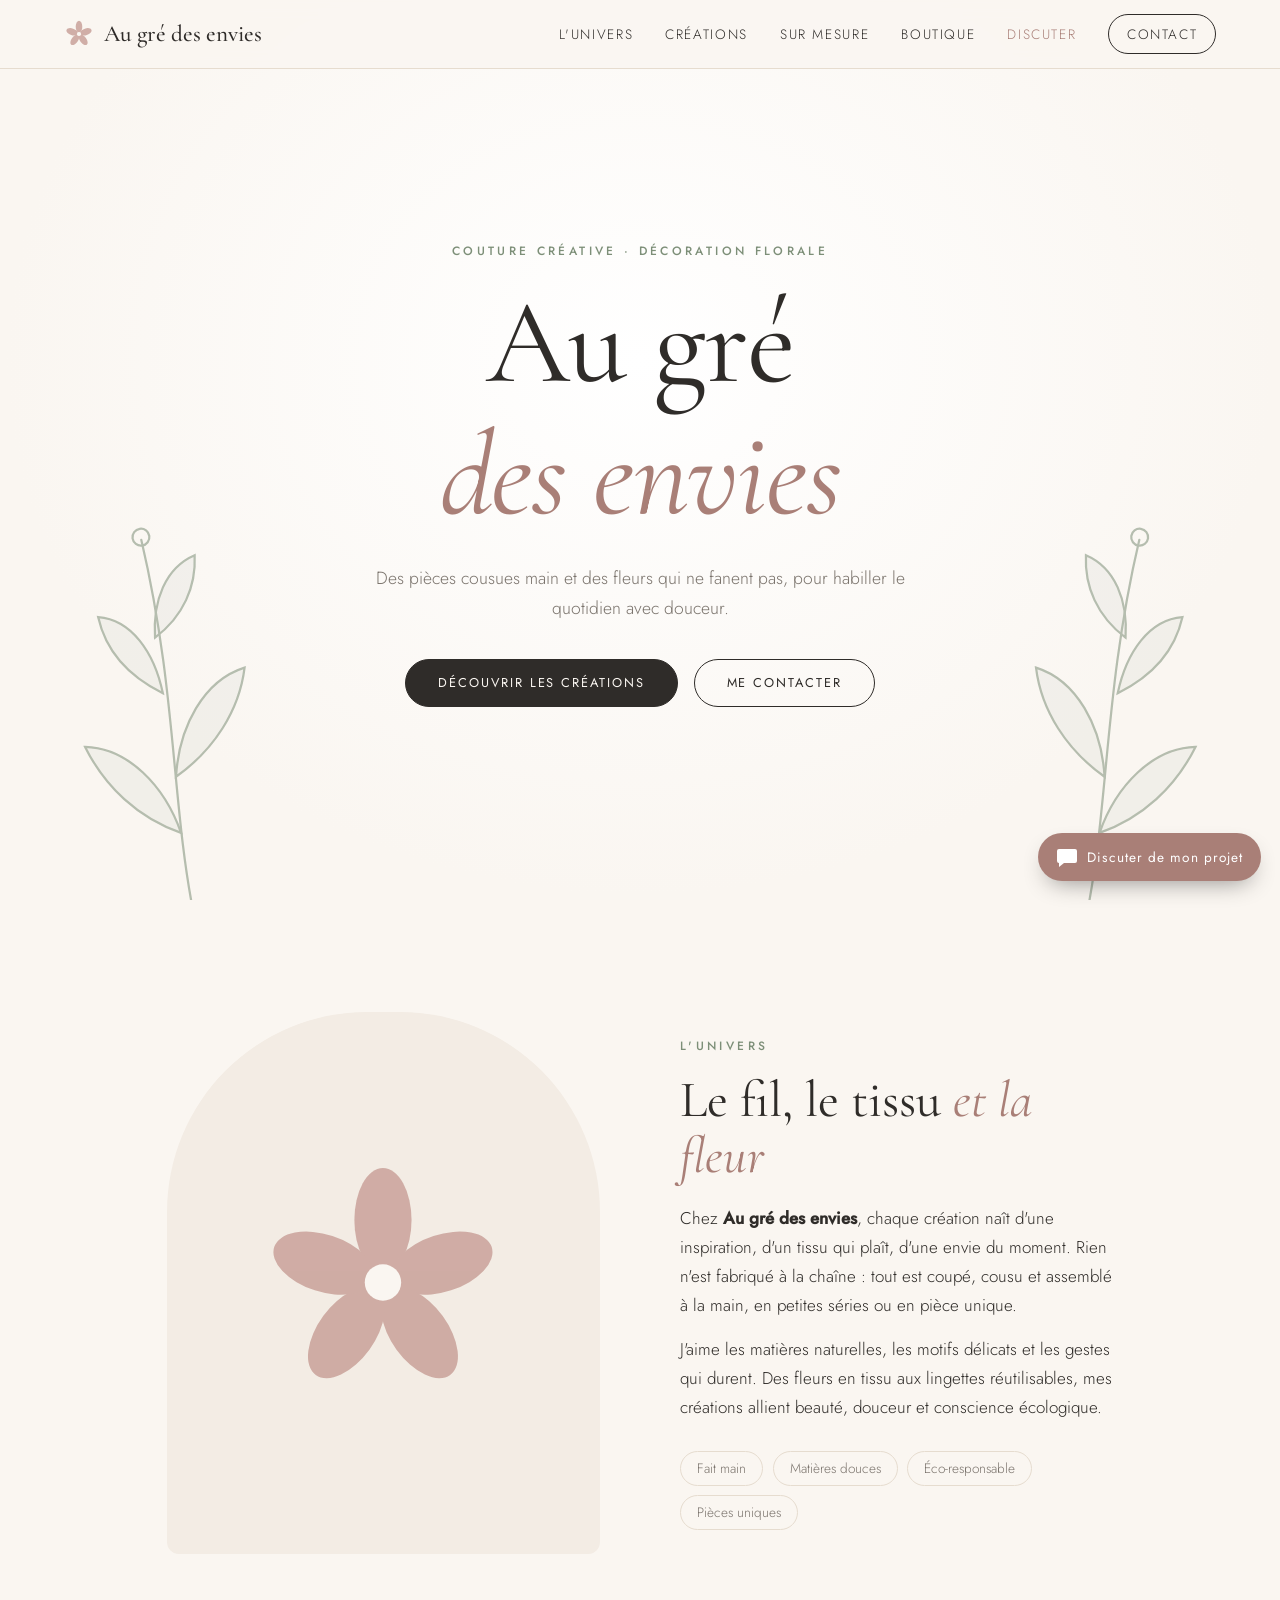
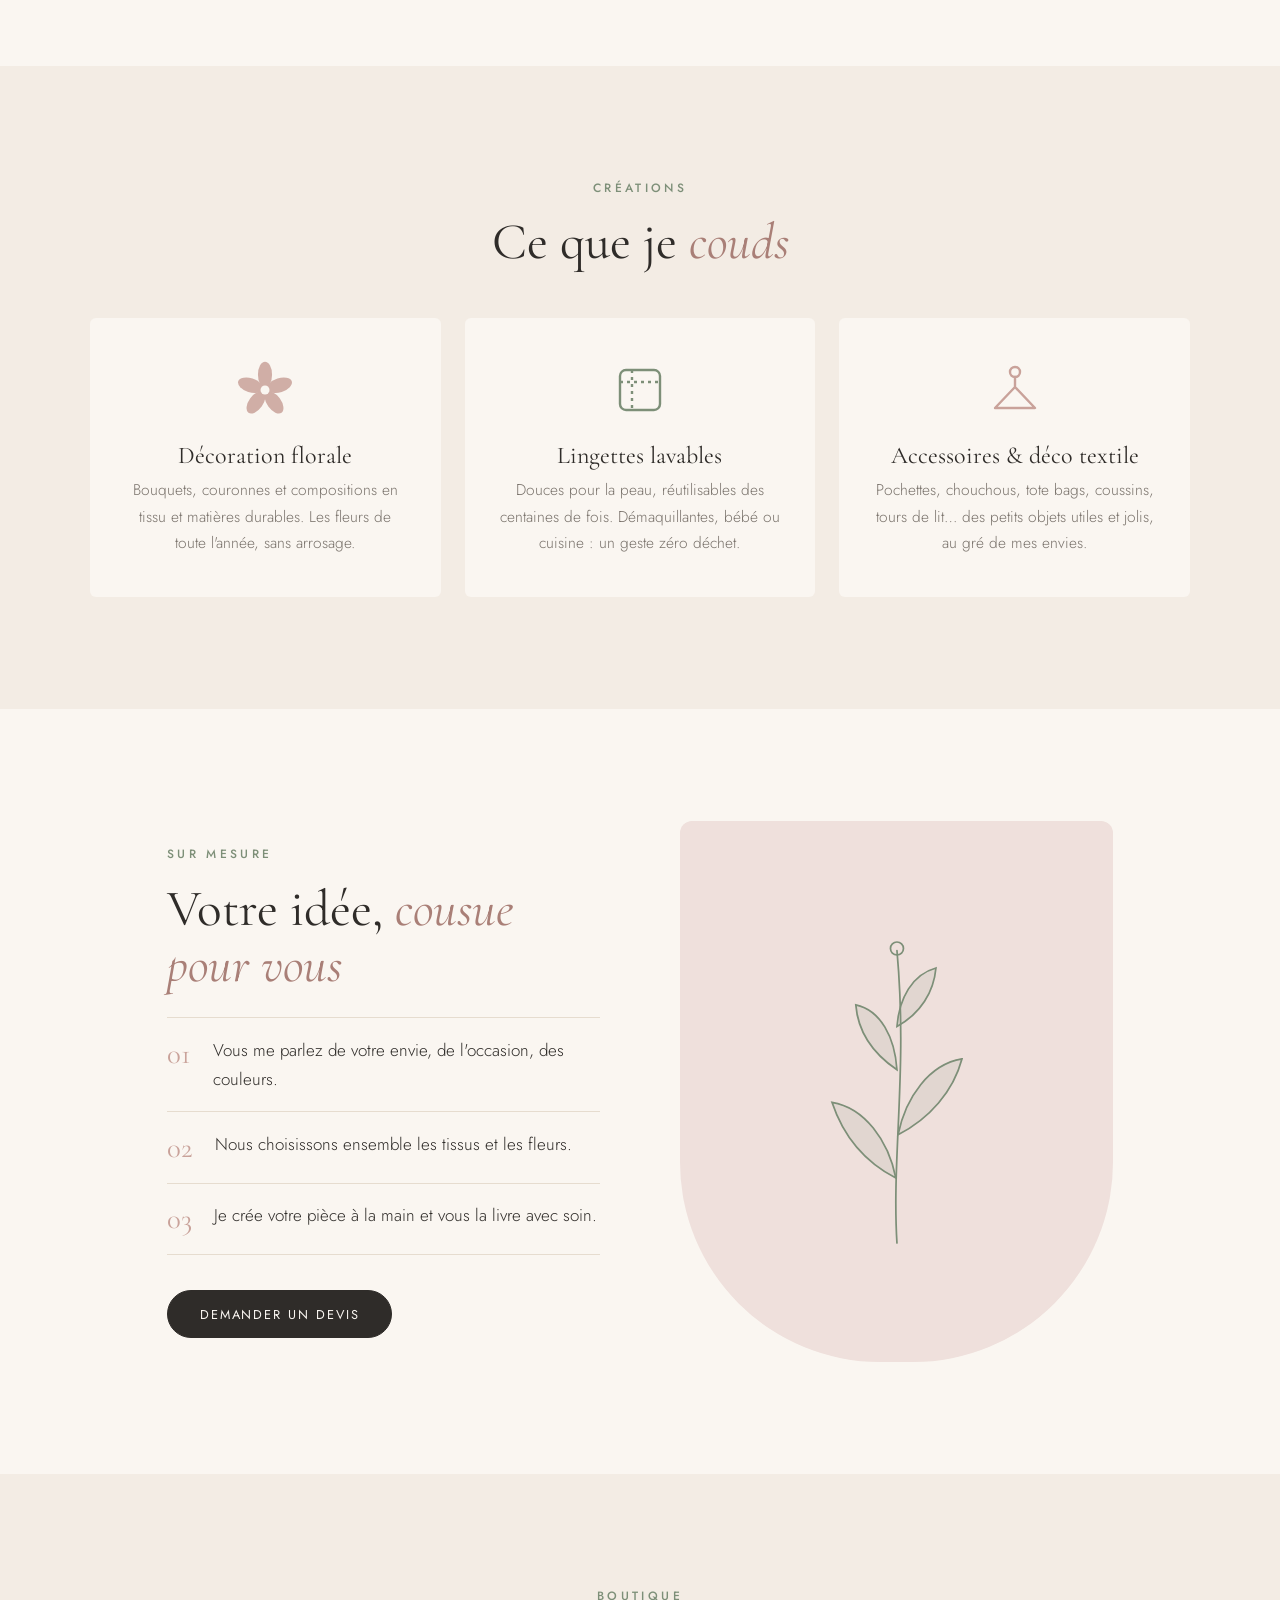
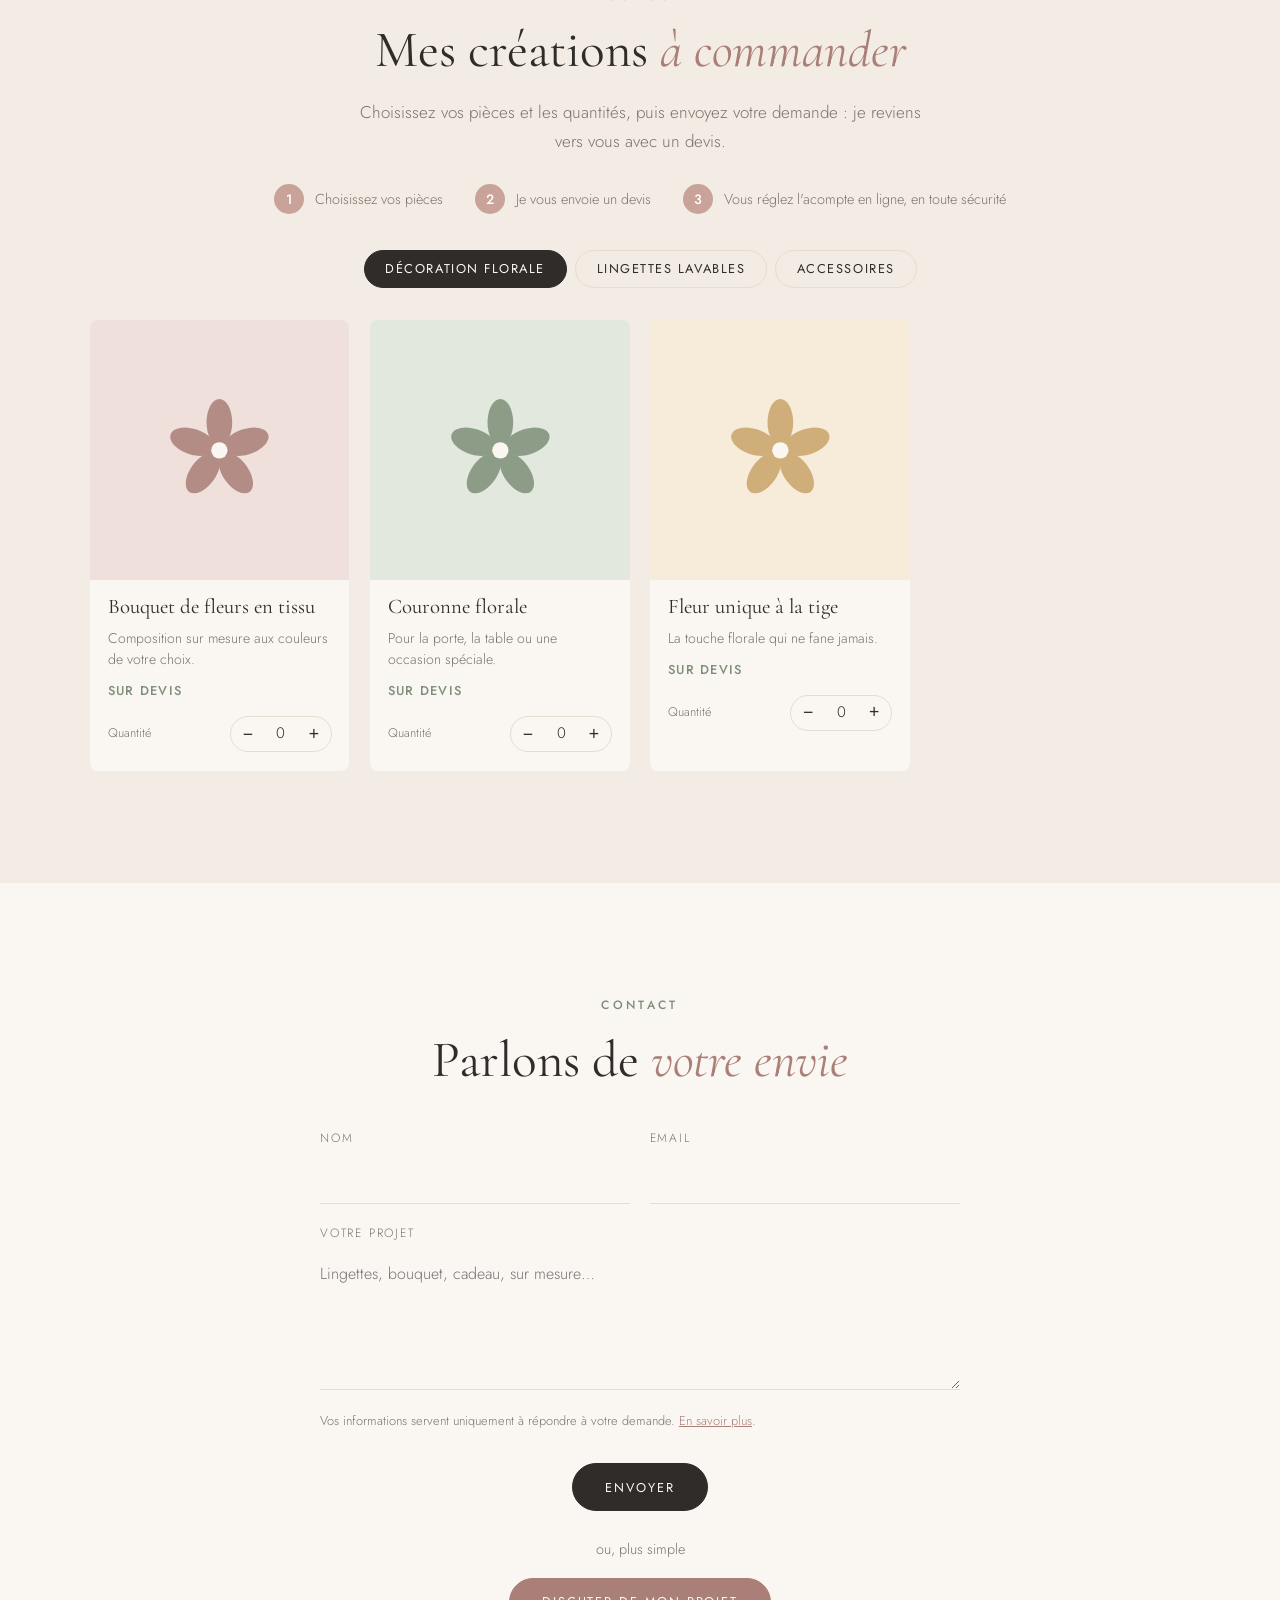
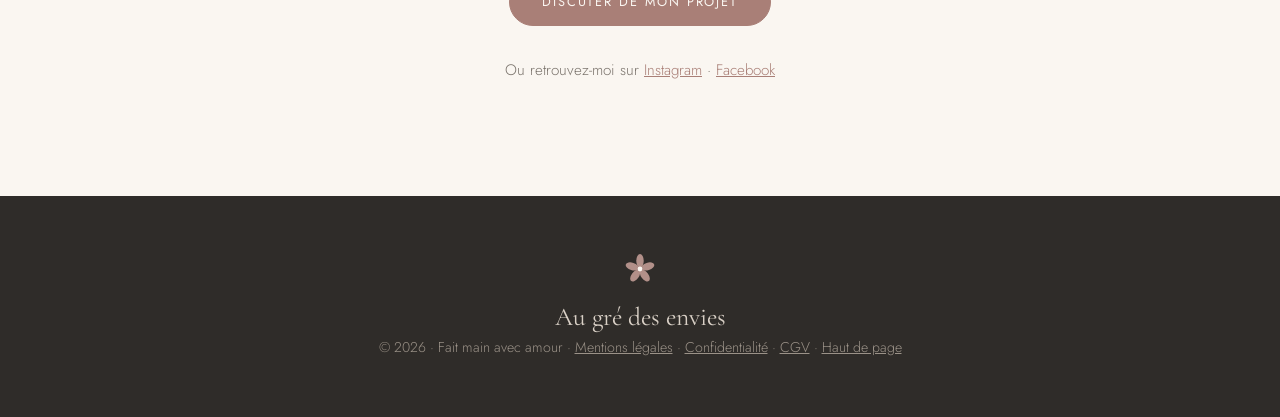
==== commit 4a11dec8: "Polices hébergées localement (RGPD), retrait de Google Fonts Co-Authored-By: Claude Sonnet 5.5 <nore" ====
--- a/public_html/index.html
+++ b/public_html/index.html
@@ -9,9 +9,7 @@
 <meta property="og:description" content="Couture créative, lingettes lavables et décoration florale, faits main avec amour.">
 <meta property="og:type" content="website">
 <link rel="icon" href="favicon.svg" type="image/svg+xml">
-<link rel="preconnect" href="https://fonts.googleapis.com">
-<link rel="preconnect" href="https://fonts.gstatic.com" crossorigin>
-<link href="https://fonts.googleapis.com/css2?family=Cormorant+Garamond:ital,wght@0,400;0,500;1,400&family=Jost:wght@300;400;500&display=swap" rel="stylesheet">
+<link rel="preload" href="fonts/jost-latin-300-normal.woff2" as="font" type="font/woff2" crossorigin>
 <link rel="stylesheet" href="style.css">
 </head>
 <body>
--- a/public_html/style.css
+++ b/public_html/style.css
@@ -1,3 +1,9 @@
+@font-face{font-family:'Jost';font-style:normal;font-weight:300;font-display:swap;src:url(fonts/jost-latin-300-normal.woff2) format('woff2')}
+@font-face{font-family:'Jost';font-style:normal;font-weight:400;font-display:swap;src:url(fonts/jost-latin-400-normal.woff2) format('woff2')}
+@font-face{font-family:'Jost';font-style:normal;font-weight:500;font-display:swap;src:url(fonts/jost-latin-500-normal.woff2) format('woff2')}
+@font-face{font-family:'Cormorant Garamond';font-style:normal;font-weight:400;font-display:swap;src:url(fonts/cormorant-garamond-latin-400-normal.woff2) format('woff2')}
+@font-face{font-family:'Cormorant Garamond';font-style:normal;font-weight:500;font-display:swap;src:url(fonts/cormorant-garamond-latin-500-normal.woff2) format('woff2')}
+@font-face{font-family:'Cormorant Garamond';font-style:italic;font-weight:400;font-display:swap;src:url(fonts/cormorant-garamond-latin-400-italic.woff2) format('woff2')}
 :root{--bg:#faf6f1;--tint:#f3ece4;--ink:#2f2c29;--muted:#7a736c;--rose:#c9a29a;--rose-d:#a97f77;--sage:#7d8f78;--line:#e6dccf;
 --serif:'Cormorant Garamond',Georgia,serif;--sans:'Jost',system-ui,sans-serif}
 *{box-sizing:border-box;margin:0}
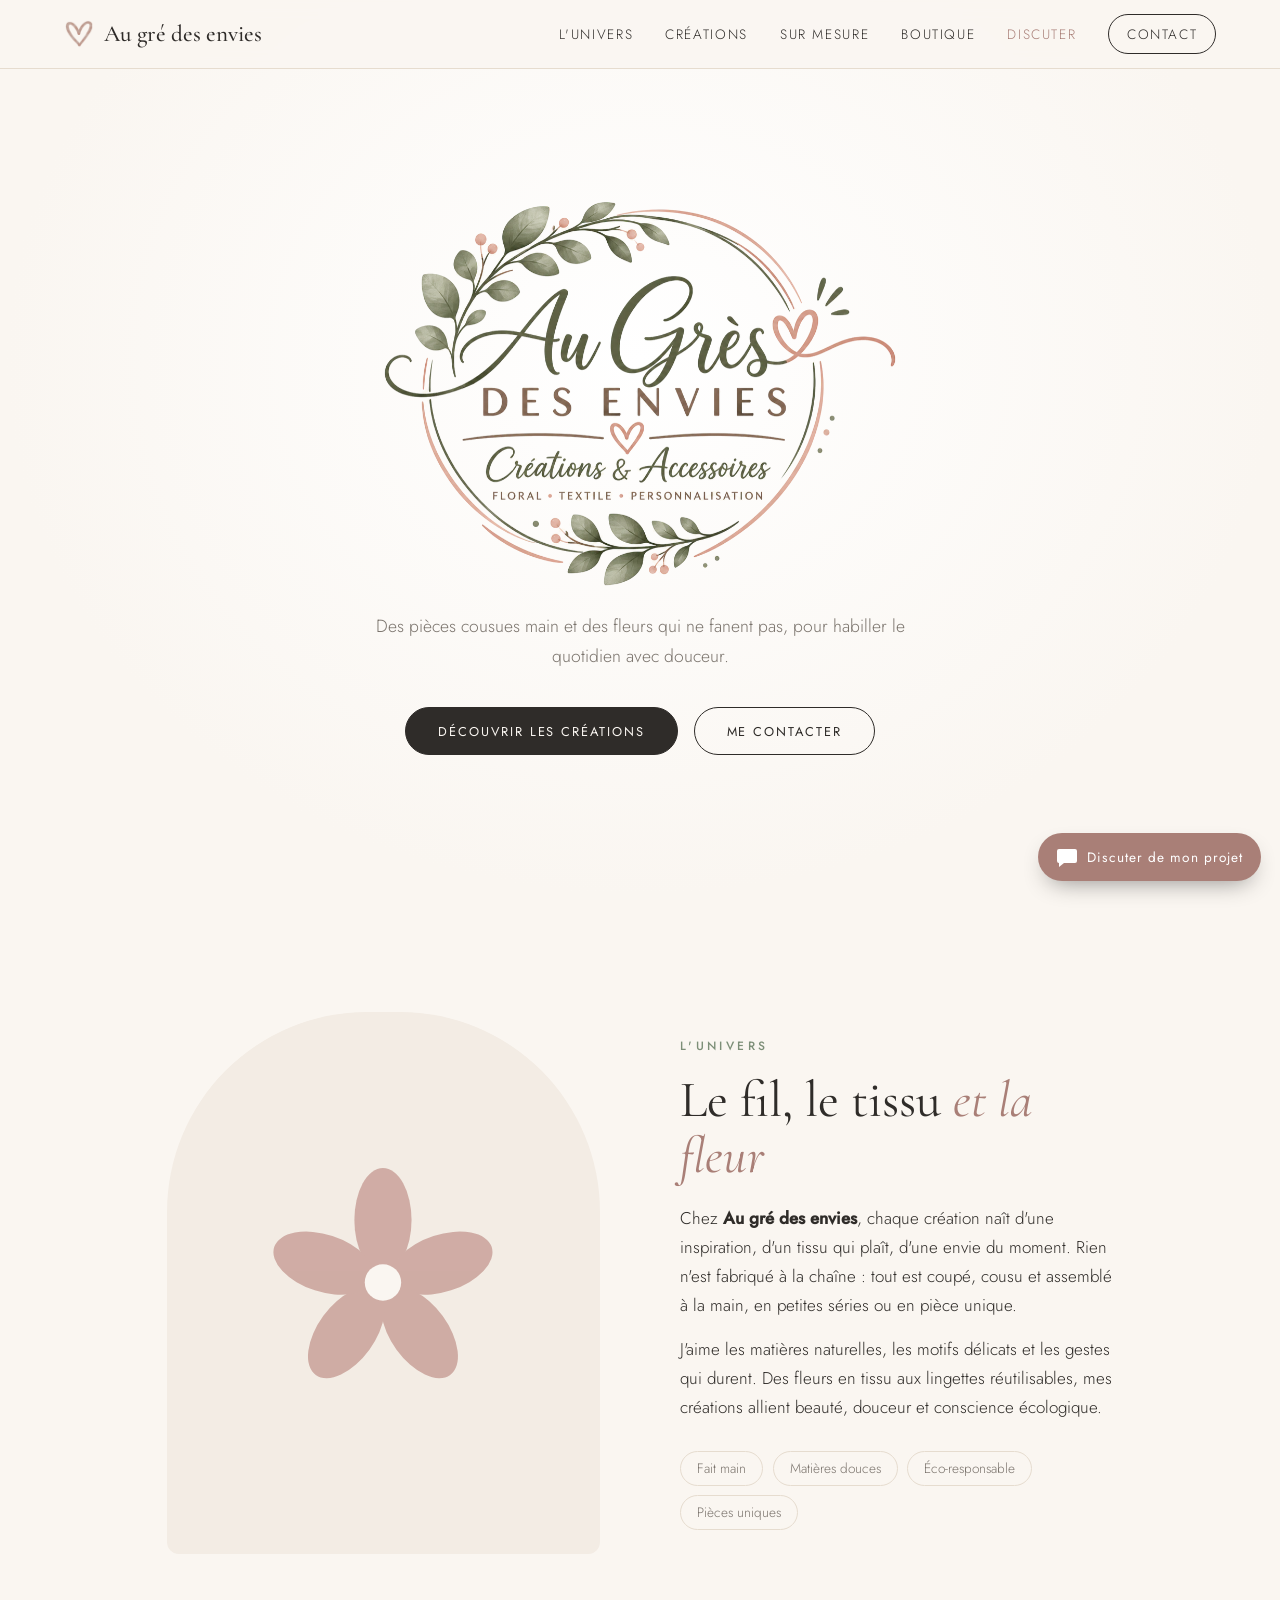
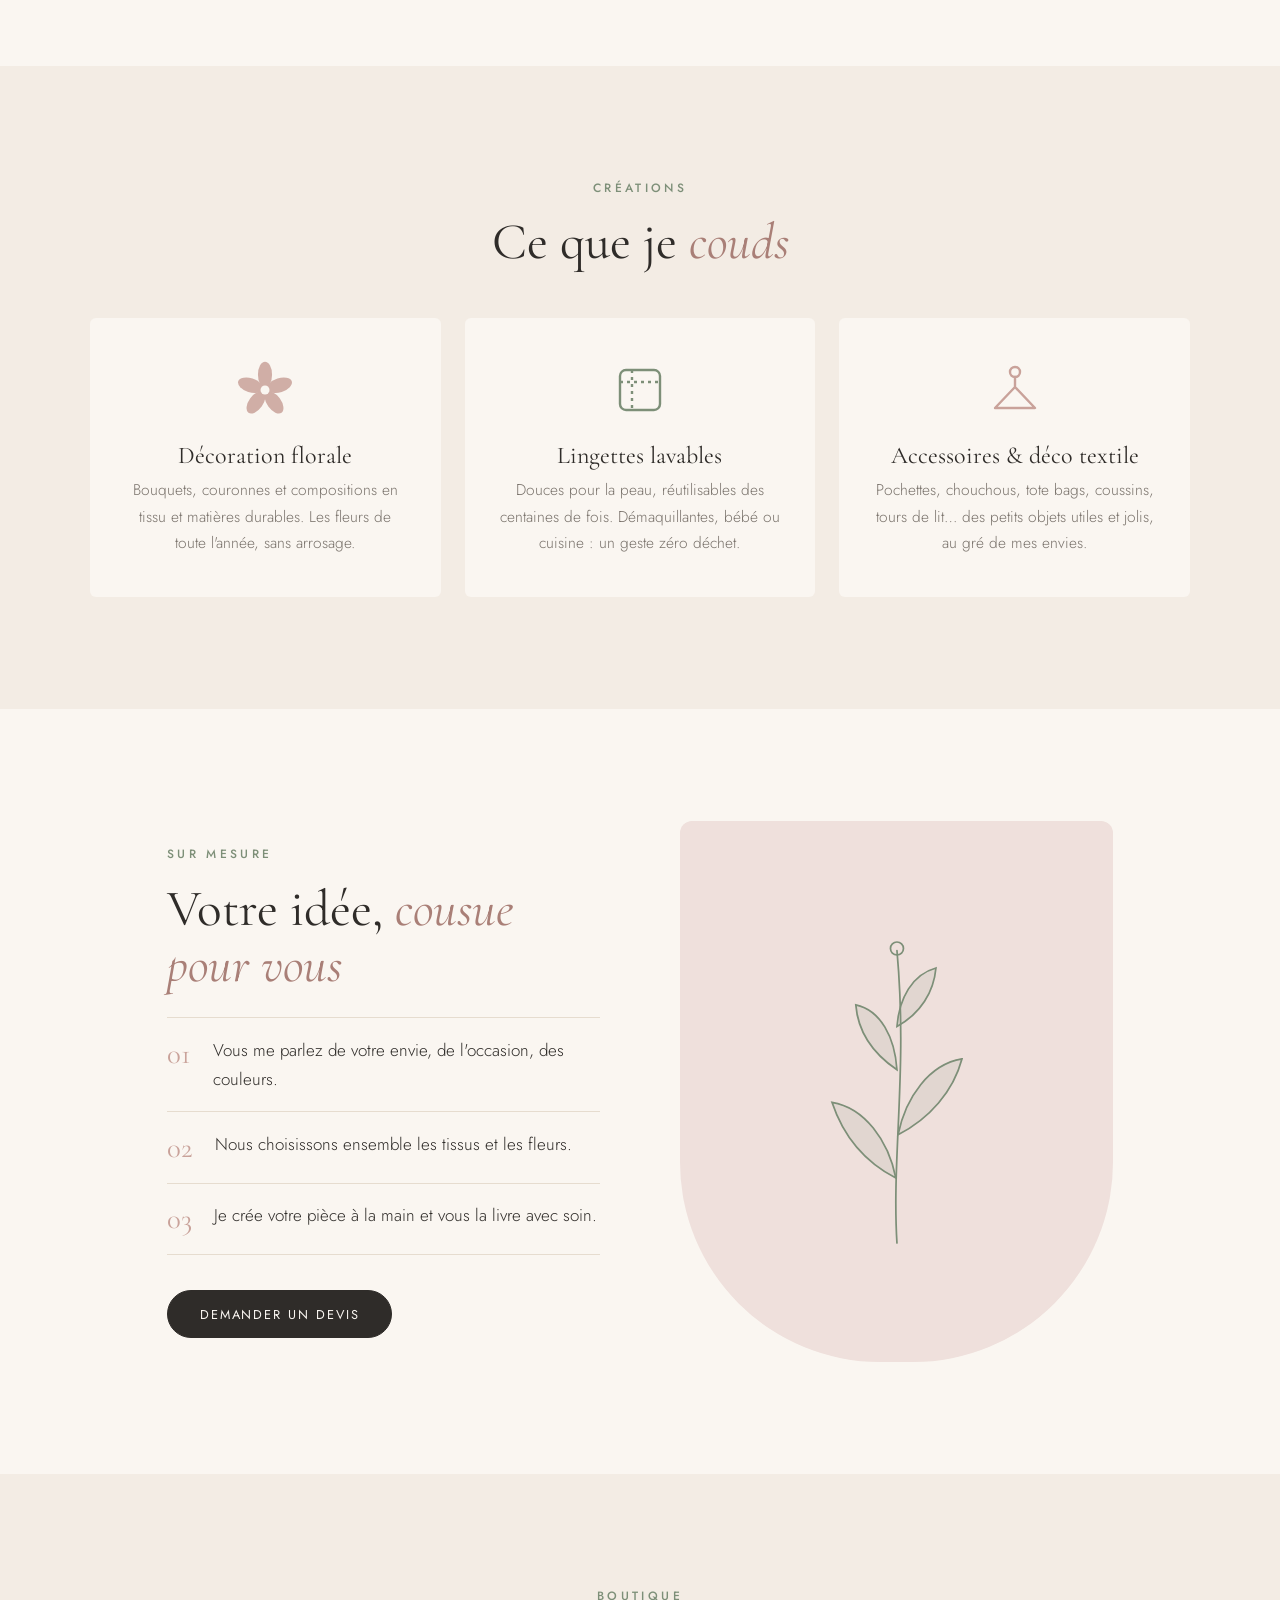
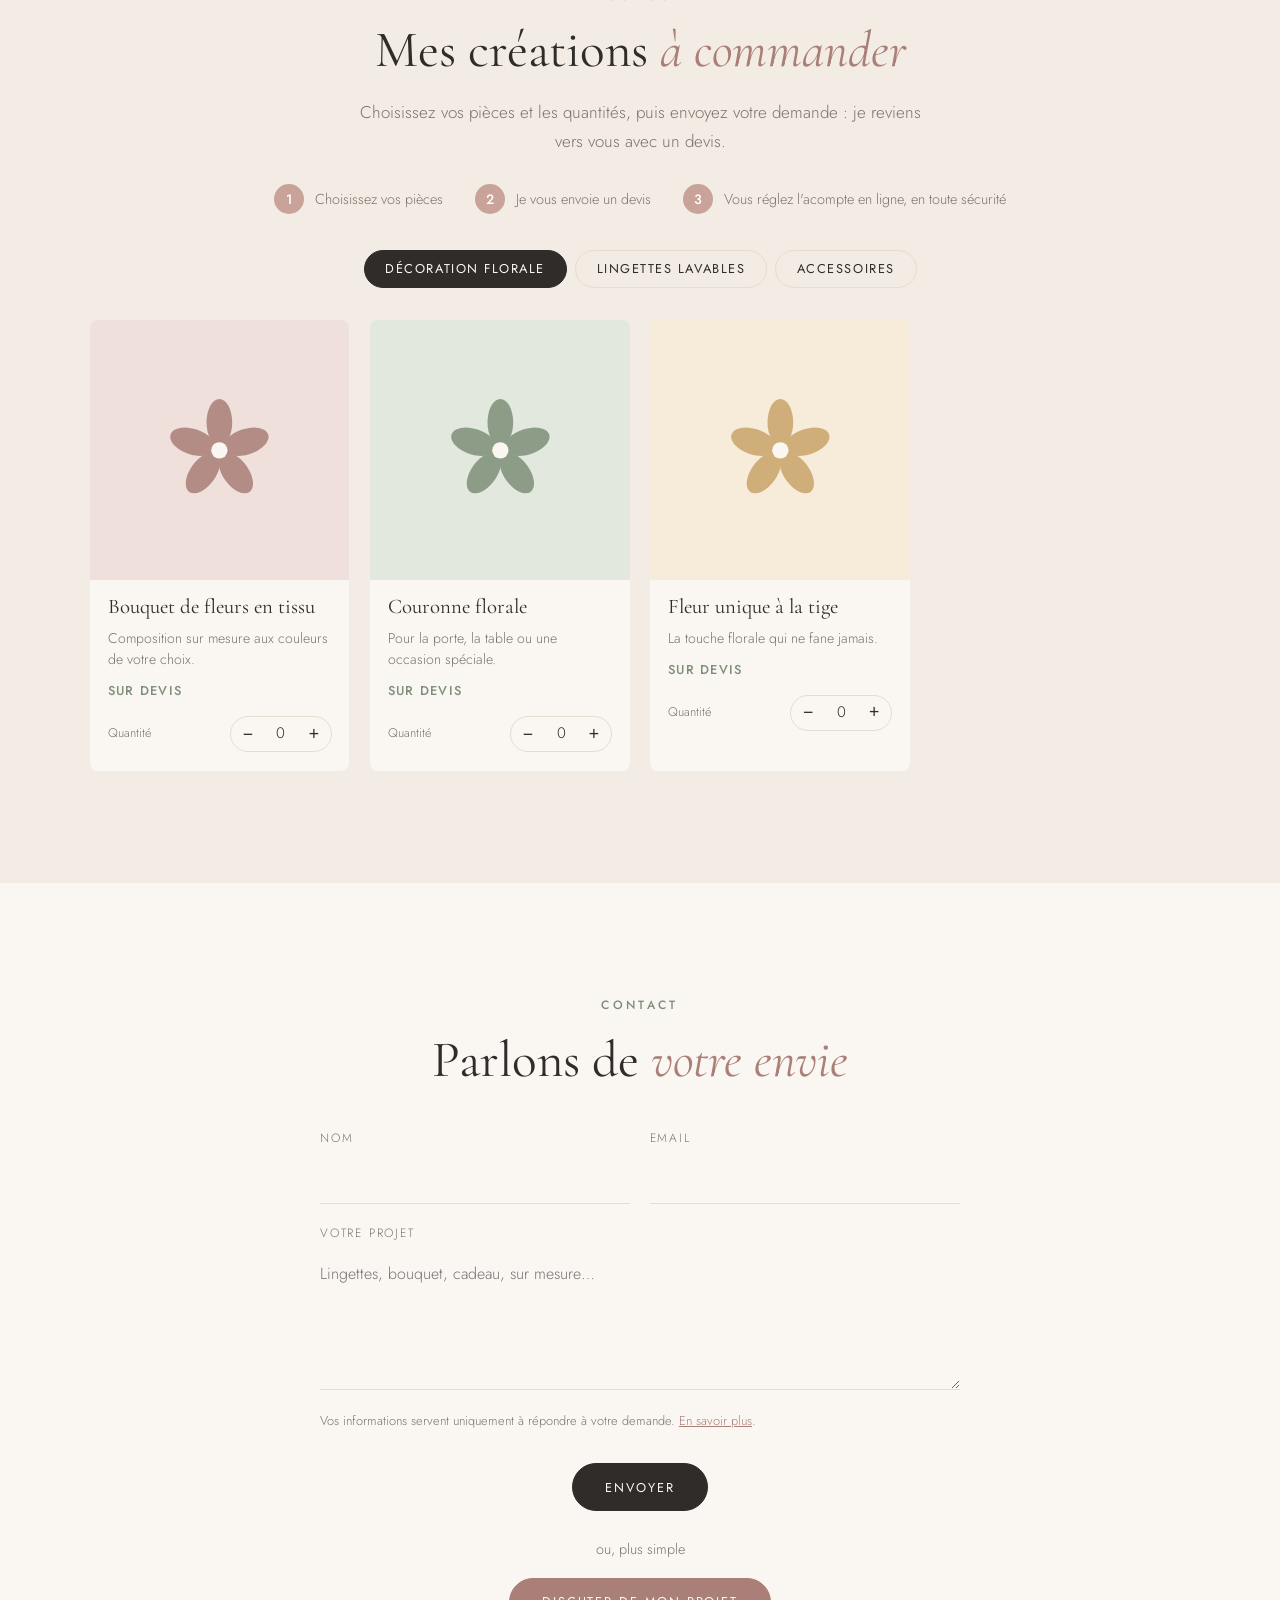
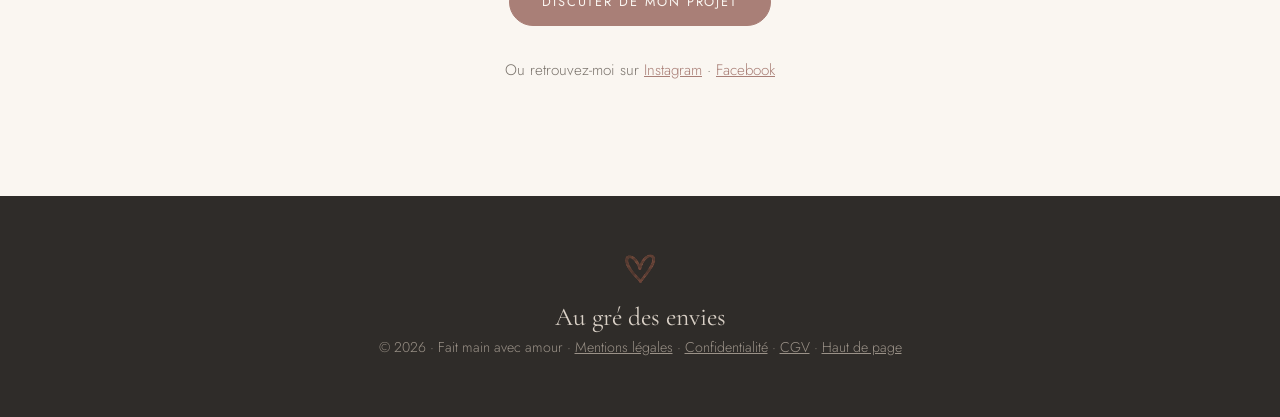
==== commit fab8394b: "Intégration du logo : accueil, emblème cœur en en-tête/pied de page, favicon, image de partage Co-Au" ====
--- a/public_html/index.html
+++ b/public_html/index.html
@@ -8,7 +8,9 @@
 <meta property="og:title" content="Au gré des envies – Couture créative & fleurs">
 <meta property="og:description" content="Couture créative, lingettes lavables et décoration florale, faits main avec amour.">
 <meta property="og:type" content="website">
-<link rel="icon" href="favicon.svg" type="image/svg+xml">
+<meta property="og:image" content="images/og.jpg">
+<link rel="icon" href="favicon-32.png" type="image/png" sizes="32x32">
+<link rel="apple-touch-icon" href="icon-192.png">
 <link rel="preload" href="fonts/jost-latin-300-normal.woff2" as="font" type="font/woff2" crossorigin>
 <link rel="stylesheet" href="style.css">
 </head>
@@ -41,7 +43,7 @@
 
 <header class="nav" id="top">
   <a class="brand" href="#top" aria-label="Au gré des envies – accueil">
-    <svg class="brand-mark"><use href="#flower"/></svg>
+    <img class="brand-mark" src="images/emblem.webp" alt="" width="30" height="30">
     <span>Au gré des envies</span>
   </a>
   <button class="burger" aria-label="Menu" aria-expanded="false" aria-controls="menu"><span></span><span></span></button>
@@ -57,11 +59,11 @@
 
 <main>
 <section class="hero">
-  <svg class="deco deco-l"><use href="#branch"/></svg>
-  <svg class="deco deco-r"><use href="#branch"/></svg>
   <div class="hero-inner">
-    <p class="eyebrow">Couture créative · Décoration florale</p>
-    <h1>Au gré<br><em>des envies</em></h1>
+    <h1 class="logo-h1">
+      <span class="sr">Au gré des envies – Créations &amp; accessoires, floral, textile, personnalisation</span>
+      <img class="hero-logo" src="images/logo.webp" srcset="images/logo-500.webp 500w, images/logo.webp 1000w" sizes="(max-width:600px) 82vw, 520px" width="1000" height="751" alt="Au gré des envies – Créations &amp; Accessoires : floral, textile, personnalisation" fetchpriority="high">
+    </h1>
     <p class="lead">Des pièces cousues main et des fleurs qui ne fanent pas, pour habiller le quotidien avec douceur.</p>
     <div class="cta">
       <a class="btn" href="#creations">Découvrir les créations</a>
@@ -168,7 +170,7 @@
 </main>
 
 <footer>
-  <svg class="brand-mark"><use href="#flower"/></svg>
+  <img class="brand-mark" src="images/emblem.webp" alt="" width="30" height="30">
   <p>Au gré des envies</p>
   <small>© <span id="y"></span> · Fait main avec amour · <a href="mentions-legales.html">Mentions légales</a> · <a href="confidentialite.html">Confidentialité</a> · <a href="cgv.html">CGV</a> · <a href="#top">Haut de page</a></small>
 </footer>
--- a/public_html/style.css
+++ b/public_html/style.css
@@ -182,3 +182,11 @@
 footer a{text-decoration:underline}
 .chat-note{padding:.2rem .8rem .5rem;font-size:.72rem;text-align:center;color:var(--muted);background:var(--bg)}
 .chat-note a{color:var(--muted)}
+
+.sr{position:absolute;width:1px;height:1px;overflow:hidden;clip:rect(0 0 0 0);white-space:nowrap}
+.logo-h1{margin:0 0 .6rem;font-size:1rem;line-height:0}
+.hero-logo{display:block;width:min(520px,82vw);height:auto;margin:0 auto;animation:logoIn 1.1s ease both}
+@keyframes logoIn{from{opacity:0;transform:translateY(14px) scale(.98)}to{opacity:1;transform:none}}
+@media(prefers-reduced-motion:reduce){.hero-logo{animation:none}}
+.brand-mark{object-fit:contain}
+.hero .lead{margin-top:.4rem}
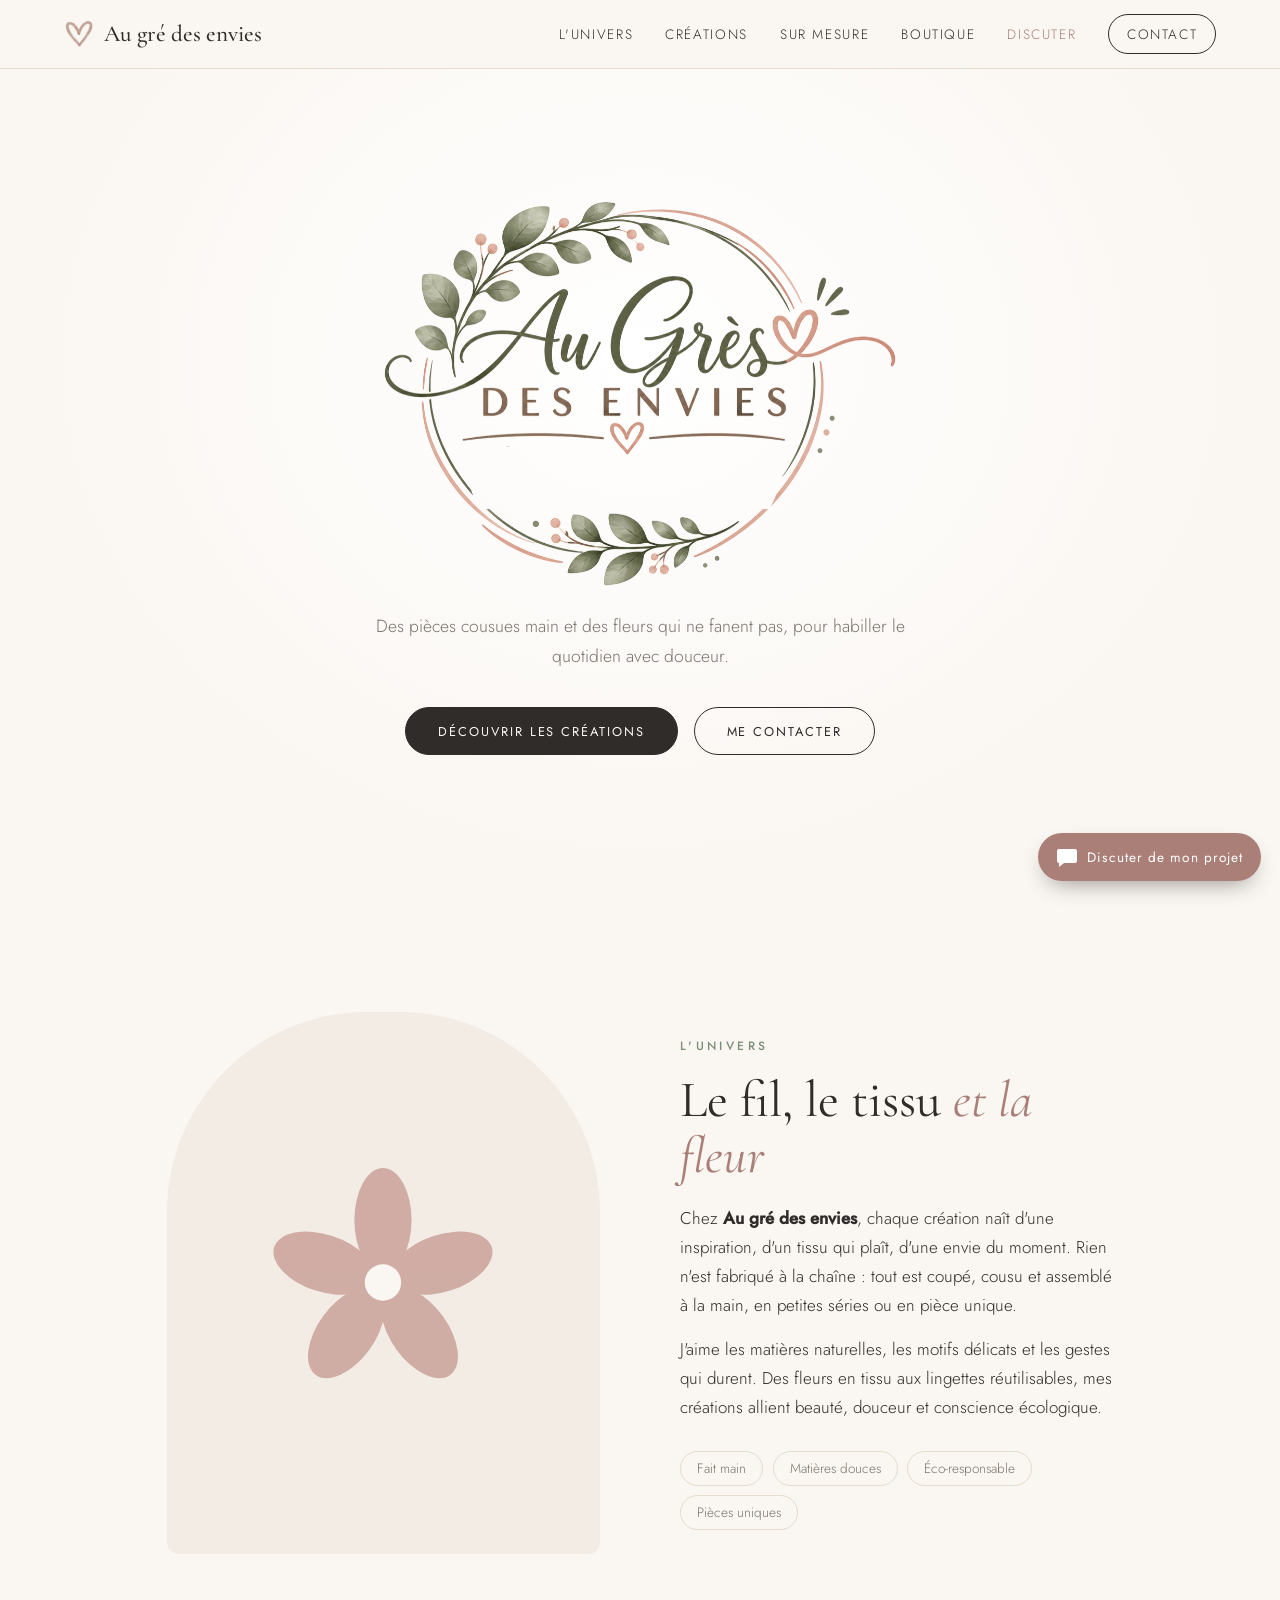
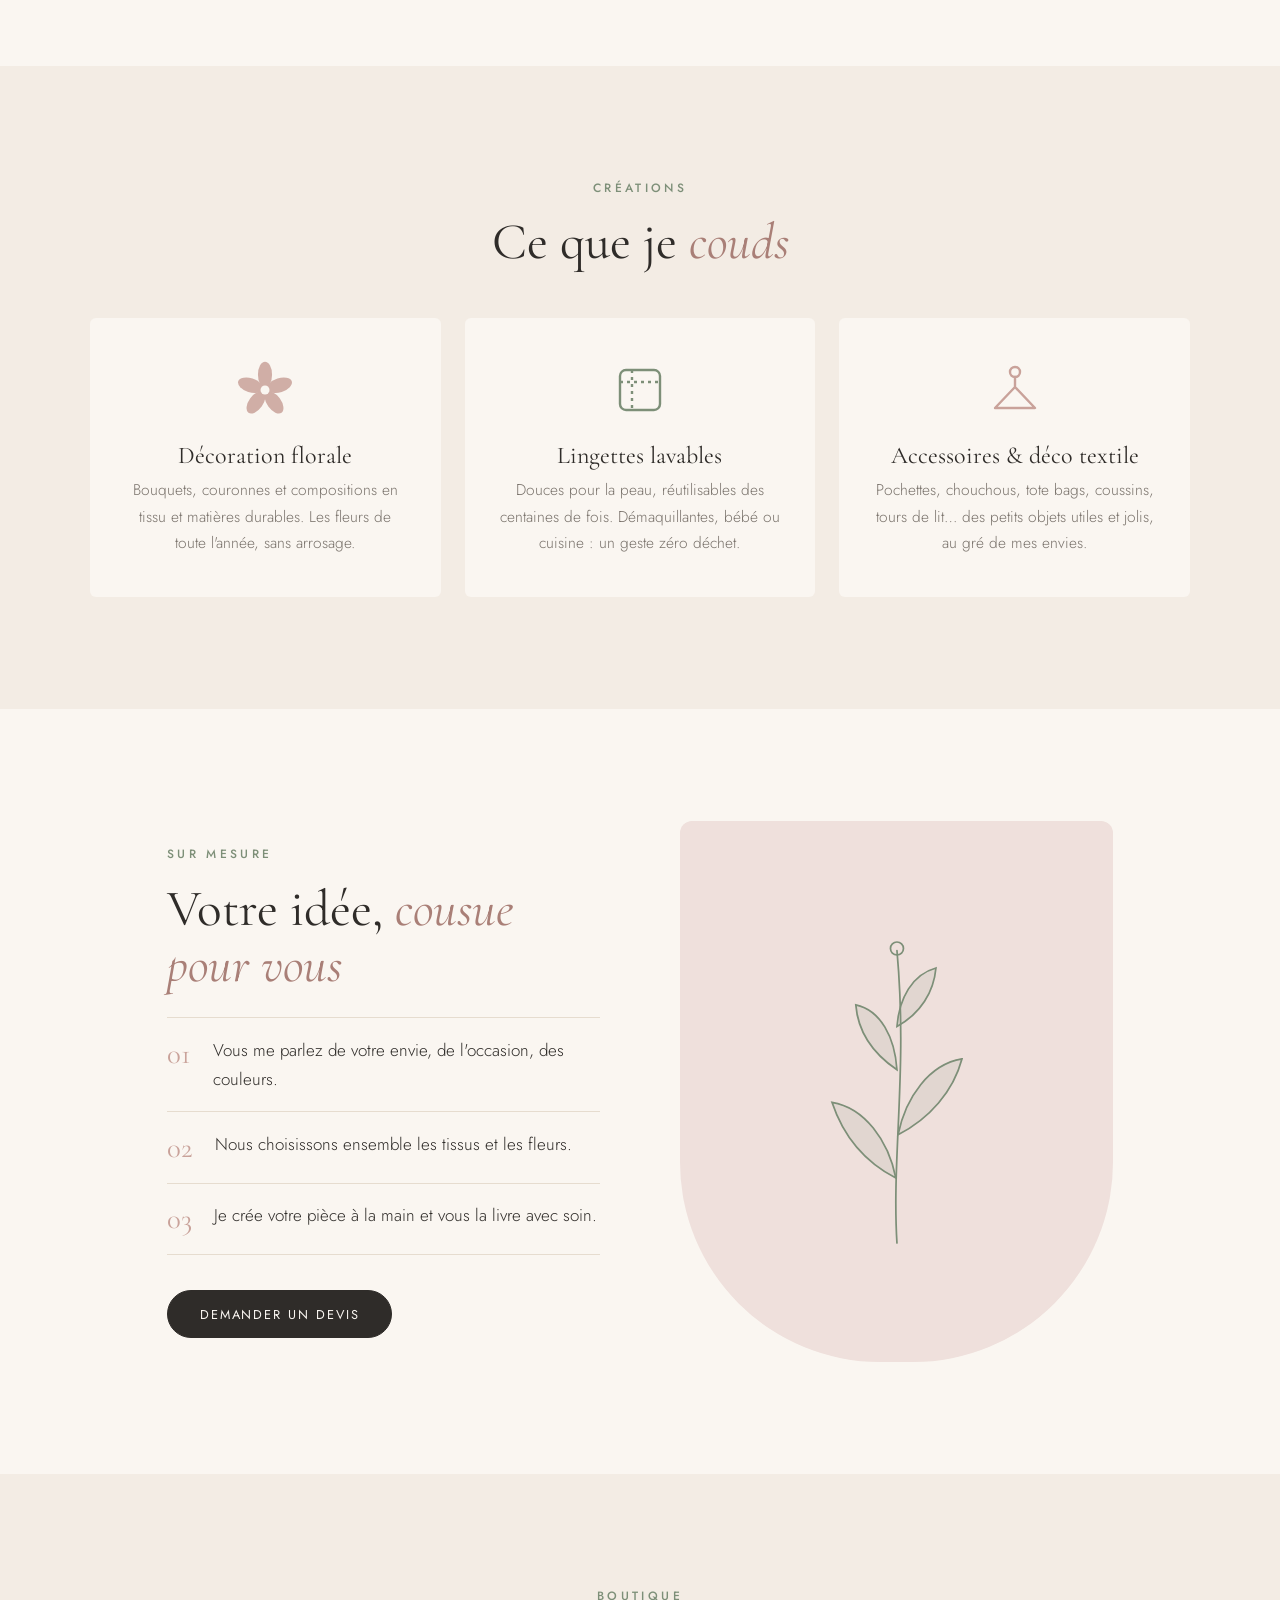
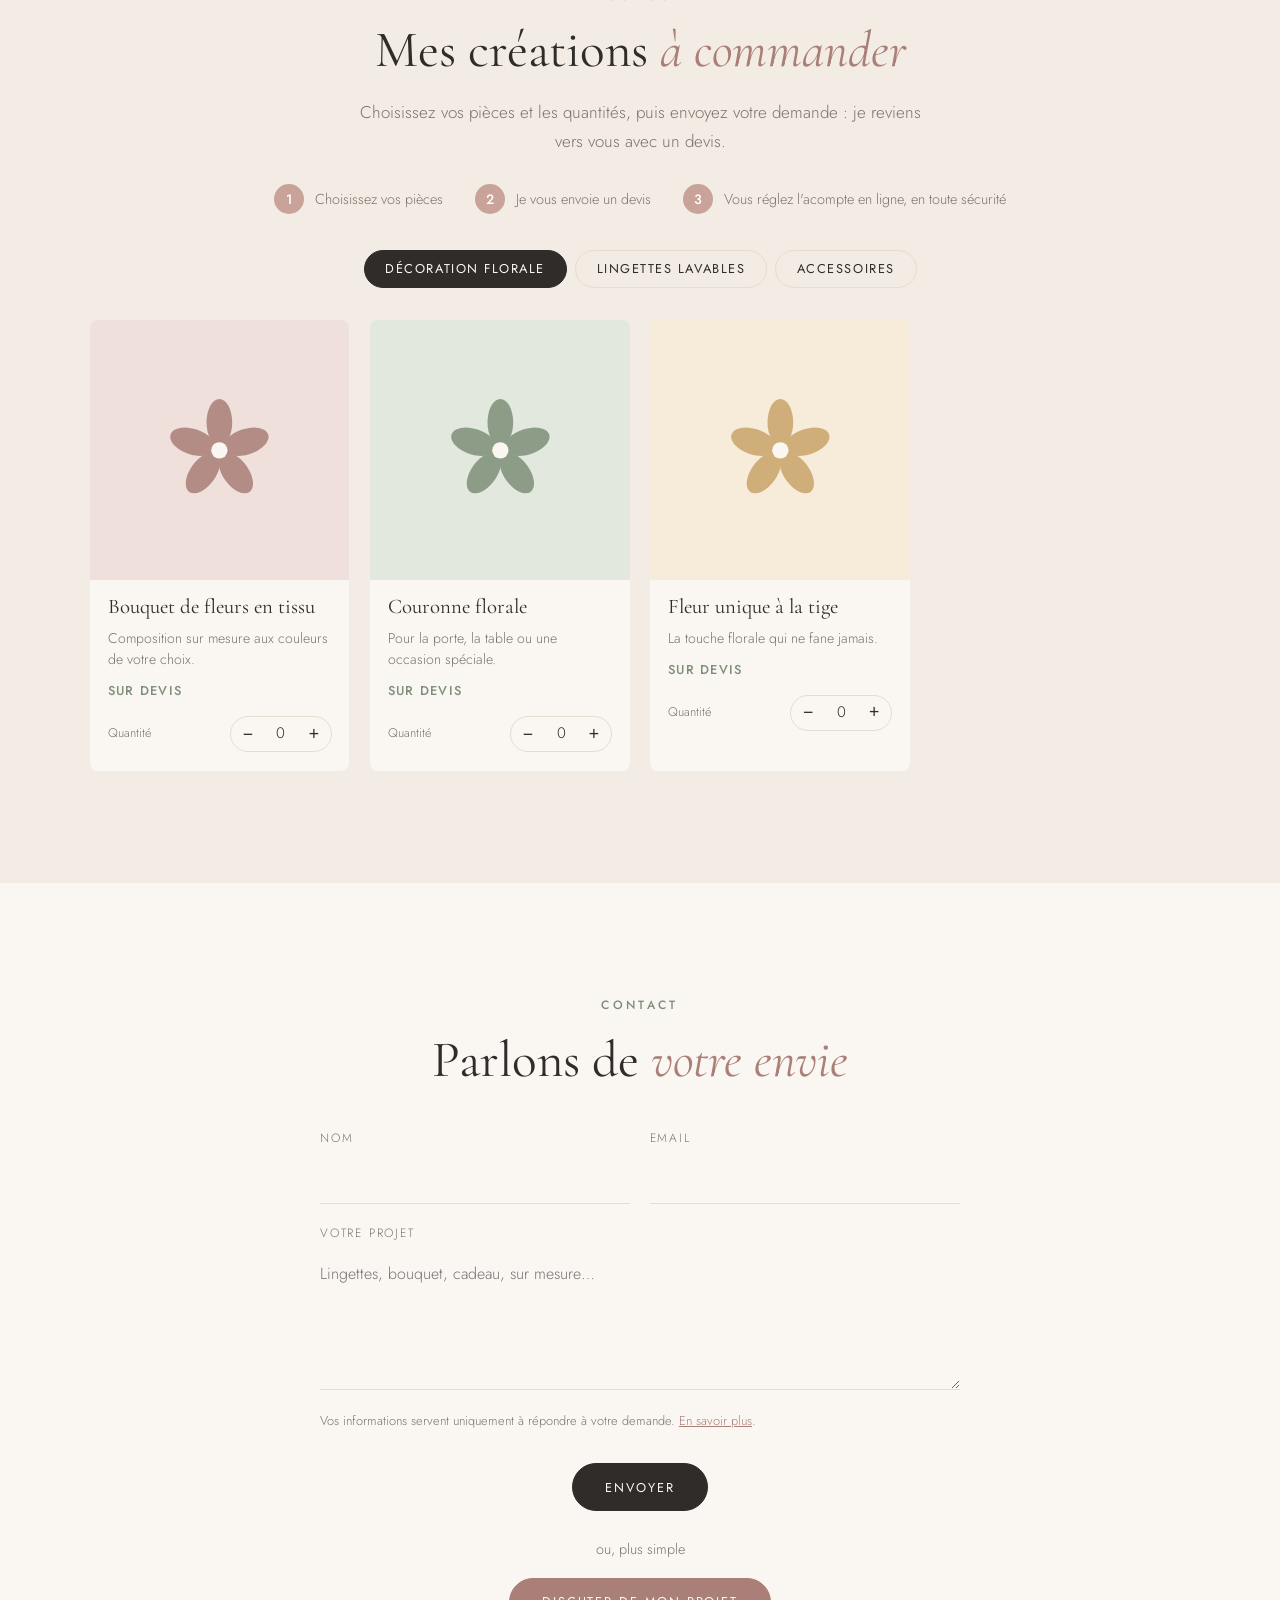
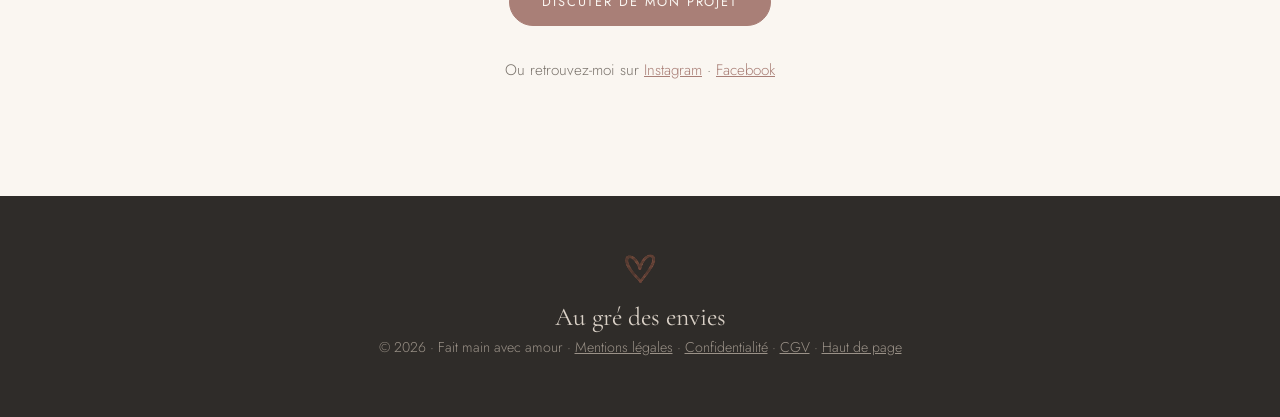
==== commit 54fe0813: "Logo : retrait des lignes « Créations & Accessoires » et du sous-titre Co-Authored-By: Claude Sonnet" ====
--- a/public_html/index.html
+++ b/public_html/index.html
@@ -12,7 +12,7 @@
 <link rel="icon" href="favicon-32.png" type="image/png" sizes="32x32">
 <link rel="apple-touch-icon" href="icon-192.png">
 <link rel="preload" href="fonts/jost-latin-300-normal.woff2" as="font" type="font/woff2" crossorigin>
-<link rel="stylesheet" href="style.css">
+<link rel="stylesheet" href="style.css?v=3">
 </head>
 <body>
 
@@ -61,8 +61,8 @@
 <section class="hero">
   <div class="hero-inner">
     <h1 class="logo-h1">
-      <span class="sr">Au gré des envies – Créations &amp; accessoires, floral, textile, personnalisation</span>
-      <img class="hero-logo" src="images/logo.webp" srcset="images/logo-500.webp 500w, images/logo.webp 1000w" sizes="(max-width:600px) 82vw, 520px" width="1000" height="751" alt="Au gré des envies – Créations &amp; Accessoires : floral, textile, personnalisation" fetchpriority="high">
+      <span class="sr">Au gré des envies – couture créative et décoration florale</span>
+      <img class="hero-logo" src="images/logo.webp" srcset="images/logo-500.webp 500w, images/logo.webp 1000w" sizes="(max-width:600px) 82vw, 520px" width="1000" height="751" alt="Au gré des envies" fetchpriority="high">
     </h1>
     <p class="lead">Des pièces cousues main et des fleurs qui ne fanent pas, pour habiller le quotidien avec douceur.</p>
     <div class="cta">
@@ -180,6 +180,6 @@
   <span>Discuter de mon projet</span>
 </button>
 
-<script src="script.js"></script>
+<script src="script.js?v=3"></script>
 </body>
 </html>
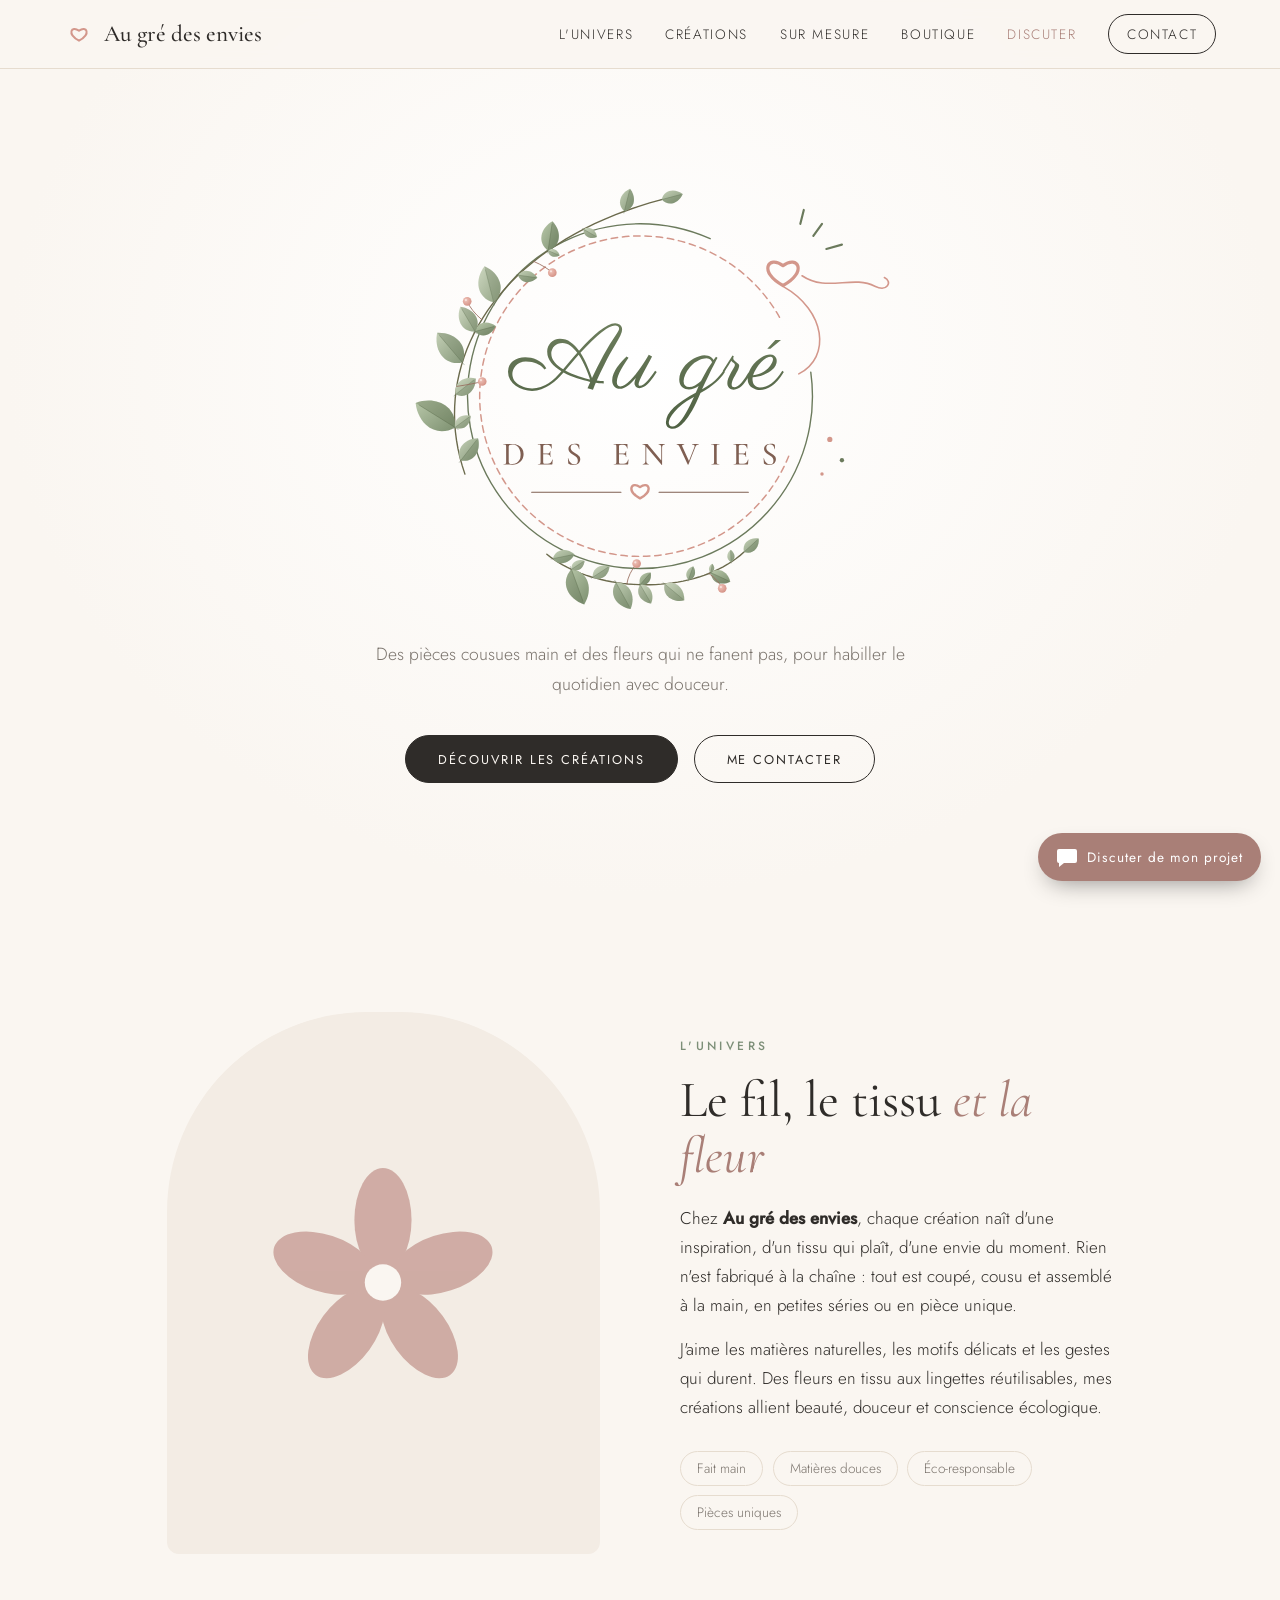
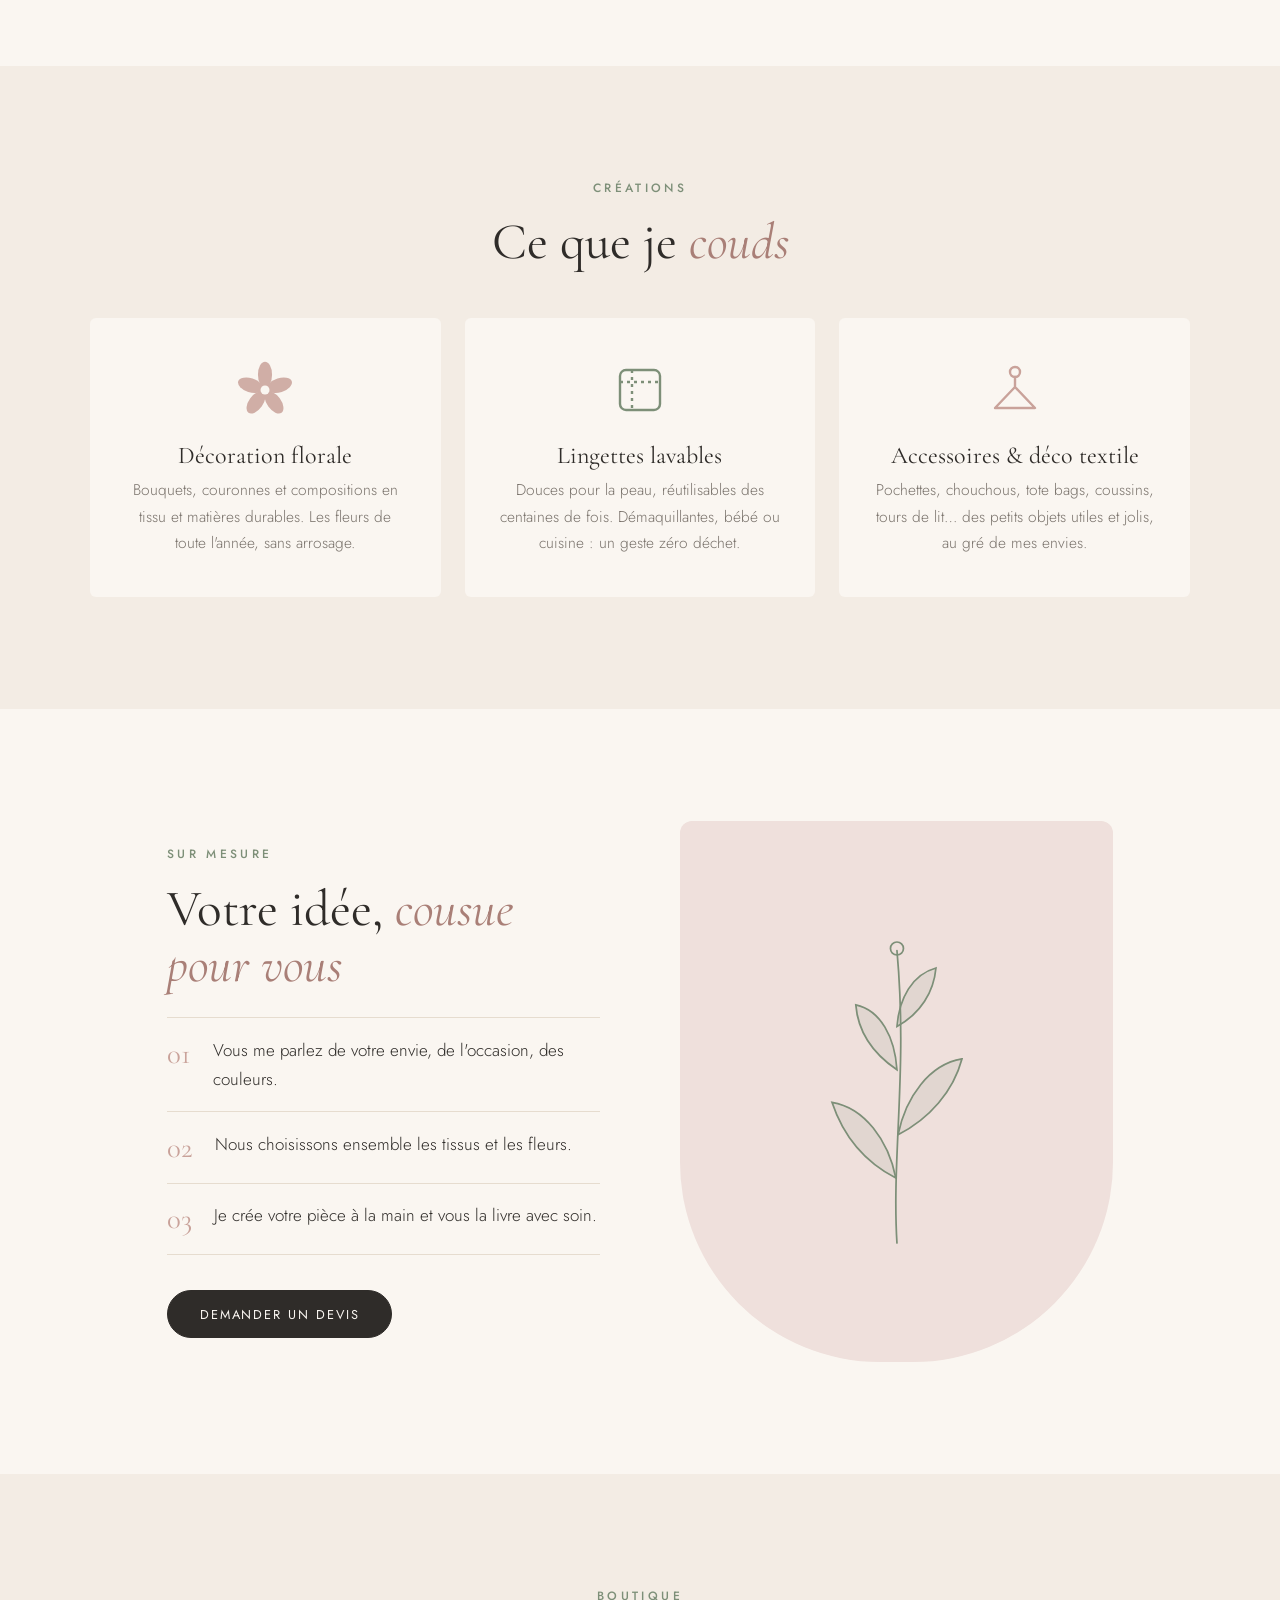
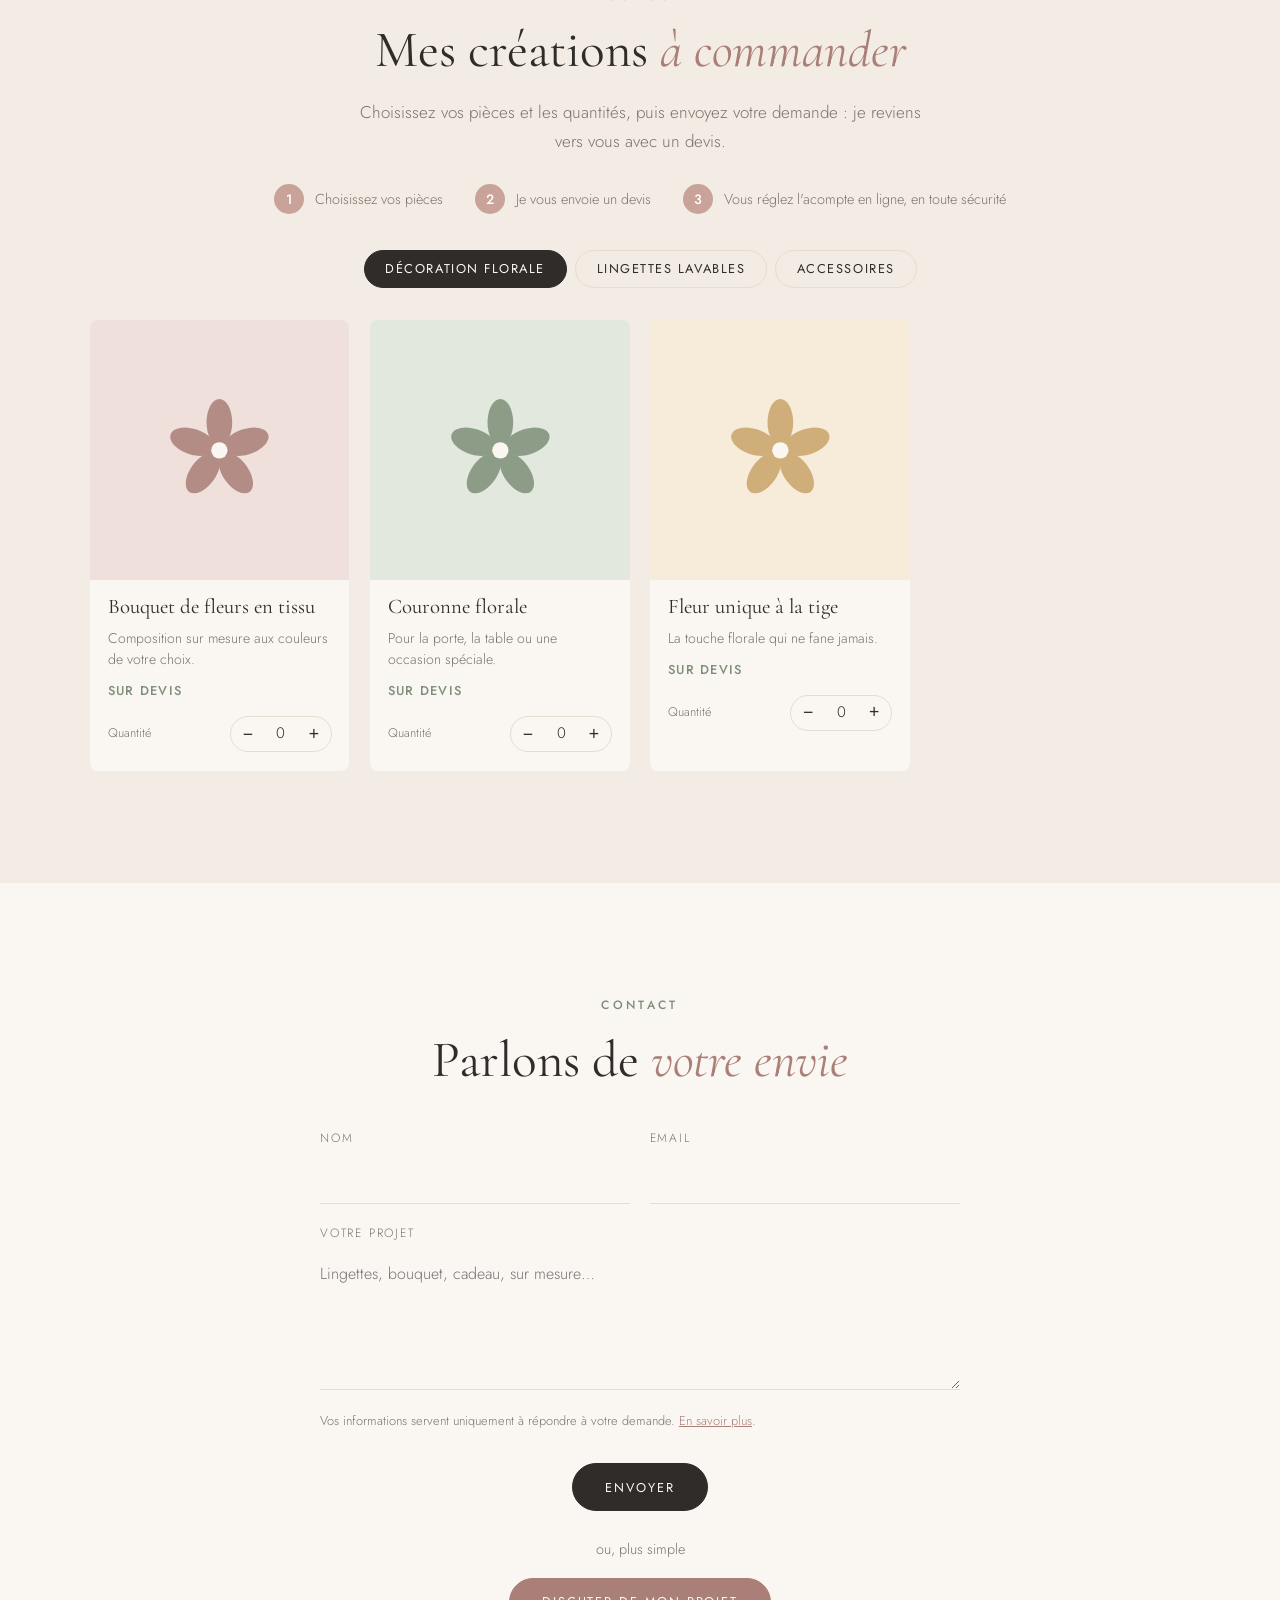
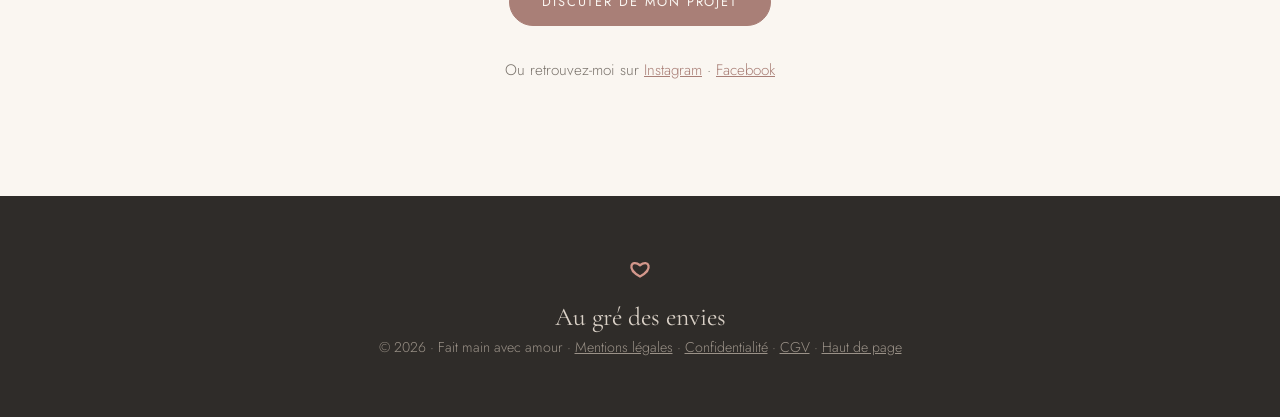
==== commit 300cef46: "Nouveau logo vectoriel (SVG) : feuillages, cercle à points de couture, fil-coeur Co-Authored-By: Cla" ====
--- a/public_html/index.html
+++ b/public_html/index.html
@@ -43,7 +43,7 @@
 
 <header class="nav" id="top">
   <a class="brand" href="#top" aria-label="Au gré des envies – accueil">
-    <img class="brand-mark" src="images/emblem.webp" alt="" width="30" height="30">
+    <img class="brand-mark" src="images/emblem.svg" alt="" width="30" height="30">
     <span>Au gré des envies</span>
   </a>
   <button class="burger" aria-label="Menu" aria-expanded="false" aria-controls="menu"><span></span><span></span></button>
@@ -62,7 +62,7 @@
   <div class="hero-inner">
     <h1 class="logo-h1">
       <span class="sr">Au gré des envies – couture créative et décoration florale</span>
-      <img class="hero-logo" src="images/logo.webp" srcset="images/logo-500.webp 500w, images/logo.webp 1000w" sizes="(max-width:600px) 82vw, 520px" width="1000" height="751" alt="Au gré des envies" fetchpriority="high">
+      <img class="hero-logo" src="images/logo.svg" width="1200" height="1030" alt="Au gré des envies" fetchpriority="high">
     </h1>
     <p class="lead">Des pièces cousues main et des fleurs qui ne fanent pas, pour habiller le quotidien avec douceur.</p>
     <div class="cta">
@@ -170,7 +170,7 @@
 </main>
 
 <footer>
-  <img class="brand-mark" src="images/emblem.webp" alt="" width="30" height="30">
+  <img class="brand-mark" src="images/emblem.svg" alt="" width="30" height="30">
   <p>Au gré des envies</p>
   <small>© <span id="y"></span> · Fait main avec amour · <a href="mentions-legales.html">Mentions légales</a> · <a href="confidentialite.html">Confidentialité</a> · <a href="cgv.html">CGV</a> · <a href="#top">Haut de page</a></small>
 </footer>
